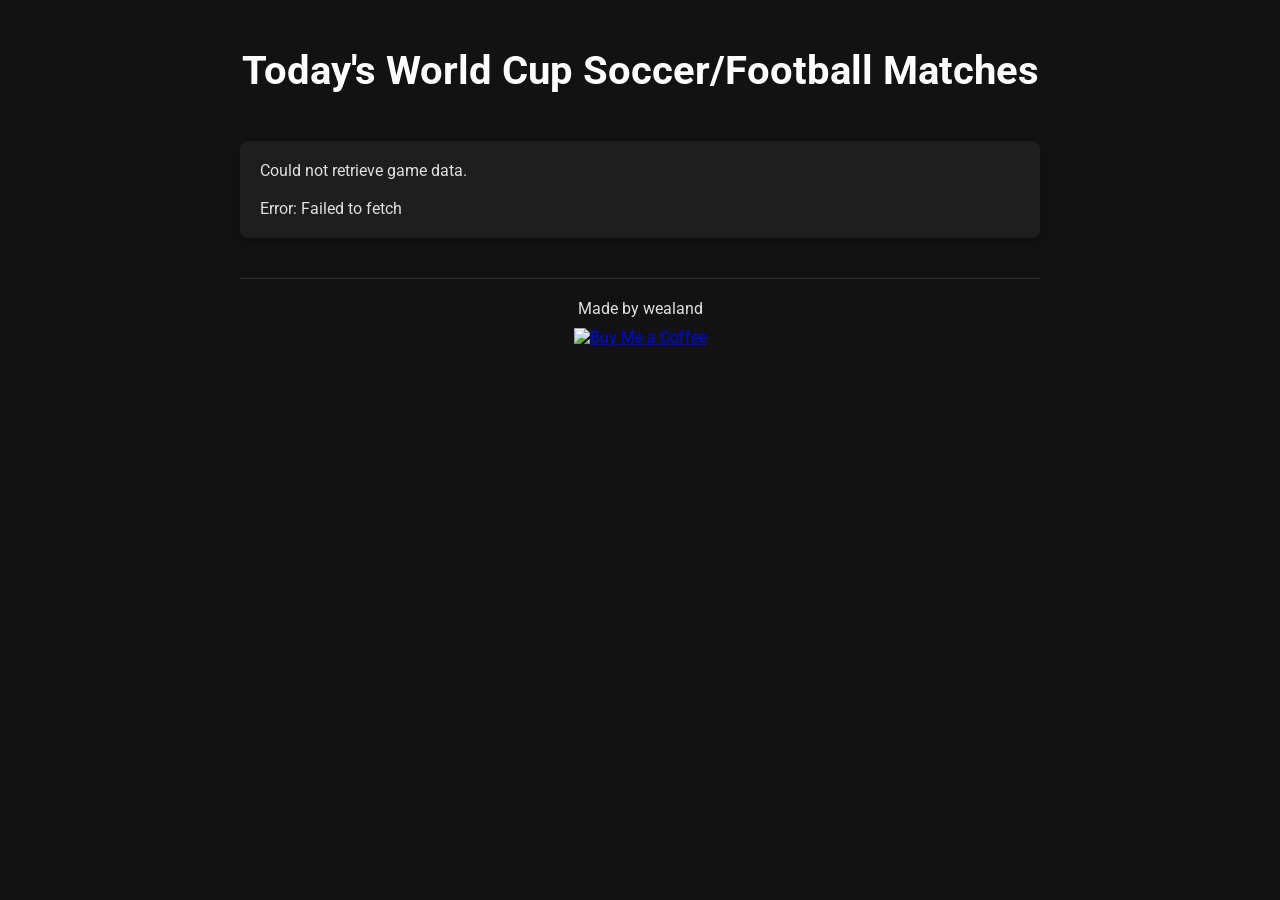
==== index.html @ 5d3e8824 "Add files via upload" ====
<!DOCTYPE html>
<html lang="en">
<head>
    <meta charset="UTF-8">
    <meta name="viewport" content="width=device-width, initial-scale=1.0">
    <title>Today's World Cup Matches</title>
    <link rel="stylesheet" href="style.css">
    <link rel="preconnect" href="https://fonts.googleapis.com">
    <link rel="preconnect" href="https://fonts.gstatic.com" crossorigin>
    <link href="https://fonts.googleapis.com/css2?family=Roboto:wght@400;700&display=swap" rel="stylesheet">
</head>
<body>
    <header>
        <h1>Today's World Cup Soccer/Football Matches</h1>
    </header>
    <main id="game-container">
        <!-- Game data will be injected here by JavaScript -->
        <div class="loading">Loading game data...</div>
    </main>
    <footer>
        <p>Made by wealand</p>
        <a href="https://www.buymeacoffee.com/IceCapades" target="_blank" rel="noopener noreferrer" class="coffee-button">
            <img src="https://storage.ko-fi.com/cdn/kofi3.png?v=3" alt="Buy Me a Coffee" >
        </a>
    </footer>
    <script src="script.js"></script>
</body>
</html>
---- style.css ----
:root {
    --background-color: #121212;
    --card-background: #1e1e1e;
    --text-color: #e0e0e0;
    --header-color: #ffffff;
    --accent-color: #FFD700; /* Gold for World Cup theme */
    --favored-team-color: #00aaff;
}

body {
    font-family: 'Roboto', sans-serif;
    background-color: var(--background-color);
    color: var(--text-color);
    margin: 0;
    padding: 20px;
    display: flex;
    flex-direction: column;
    align-items: center;
}

header {
    width: 100%;
    max-width: 800px;
    text-align: center;
    margin-bottom: 20px;
}

header h1 {
    color: var(--header-color);
    font-size: 2.5rem;
}

#game-container {
    width: 100%;
    max-width: 800px;
    display: grid;
    grid-template-columns: 1fr;
    gap: 20px;
}

.loading {
    text-align: center;
    font-size: 1.2rem;
    padding: 40px;
}

.game-card {
    background-color: var(--card-background);
    border-radius: 8px;
    padding: 20px;
    box-shadow: 0 4px 8px rgba(0, 0, 0, 0.2);
    display: flex;
    flex-direction: column;
    gap: 15px;
}

.game-header {
    display: flex;
    justify-content: space-between;
    align-items: center;
    font-size: 1.2rem;
    font-weight: bold;
}

.game-time {
    font-size: 1.5rem;
    font-weight: bold;
    color: var(--accent-color);
    text-align: center;
}

.teams {
    display: flex;
    justify-content: space-around;
    align-items: center;
    text-align: center;
}

.team {
    display: flex;
    flex-direction: column;
    align-items: center;
    gap: 10px;
    width: 120px;
}

.team-logo {
    width: 60px;
    height: 60px;
}

.team-name {
    font-size: 1.1rem;
    font-weight: bold;
}

.favored {
    color: var(--favored-team-color);
    font-weight: bold;
}

.analysis, .location-info {
    text-align: center;
    font-size: 1rem;
    padding-top: 10px;
    border-top: 1px solid #333;
}

footer {
    width: 100%;
    max-width: 800px;
    text-align: center;
    margin-top: 40px;
    padding-top: 20px;
    border-top: 1px solid #333;
}

footer p {
    margin: 0 0 10px 0;
}

.coffee-button img {
    height: 40px;
    width: auto;
}
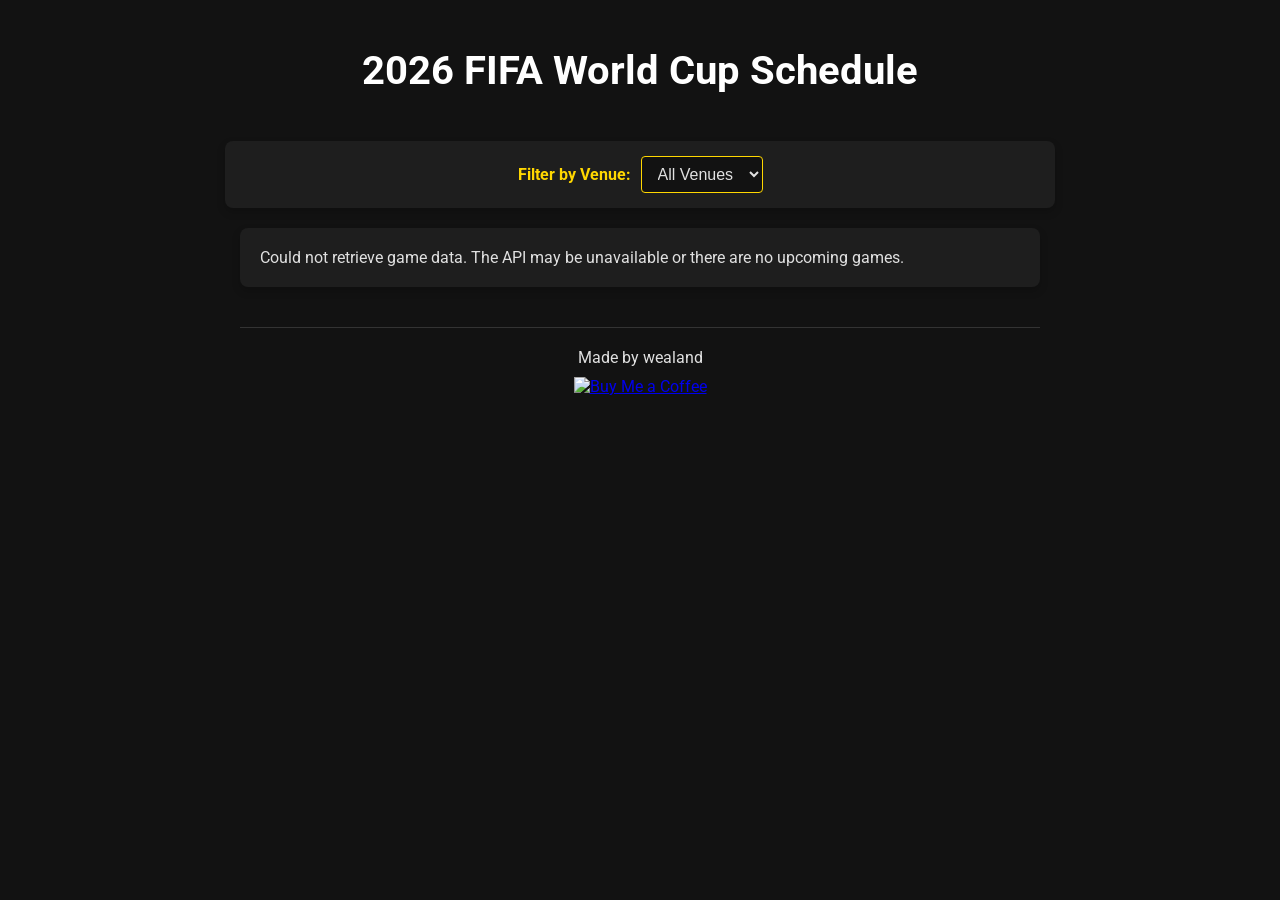
==== commit e6bdf076: "Upgrade: Add full schedule view and venue filtering for 2026 World Cup" ====
--- a/index.html
+++ b/index.html
@@ -11,8 +11,14 @@
 </head>
 <body>
     <header>
-        <h1>Today's World Cup Soccer/Football Matches</h1>
+        <h1>2026 FIFA World Cup Schedule</h1>
     </header>
+    <div class="filters">
+        <label for="venue-filter">Filter by Venue:</label>
+        <select id="venue-filter">
+            <option value="all">All Venues</option>
+        </select>
+    </div>
     <main id="game-container">
         <!-- Game data will be injected here by JavaScript -->
         <div class="loading">Loading game data...</div>
--- a/style.css
+++ b/style.css
@@ -33,9 +33,48 @@
 #game-container {
     width: 100%;
     max-width: 800px;
-    display: grid;
-    grid-template-columns: 1fr;
+    display: flex;
+    flex-direction: column;
     gap: 20px;
+}
+
+.filters {
+    width: 100%;
+    max-width: 800px;
+    display: flex;
+    justify-content: center;
+    align-items: center;
+    gap: 10px;
+    margin-bottom: 20px;
+    background-color: var(--card-background);
+    padding: 15px;
+    border-radius: 8px;
+    box-shadow: 0 4px 8px rgba(0, 0, 0, 0.2);
+}
+
+.filters label {
+    font-weight: bold;
+    color: var(--accent-color);
+}
+
+#venue-filter {
+    padding: 8px 12px;
+    border-radius: 4px;
+    background-color: var(--background-color);
+    color: var(--text-color);
+    border: 1px solid var(--accent-color);
+    font-size: 1rem;
+    cursor: pointer;
+}
+
+.date-header {
+    font-size: 1.5rem;
+    font-weight: bold;
+    color: var(--accent-color);
+    border-bottom: 2px solid var(--accent-color);
+    margin: 20px 0 10px;
+    padding-bottom: 5px;
+    width: 100%;
 }
 
 .loading {
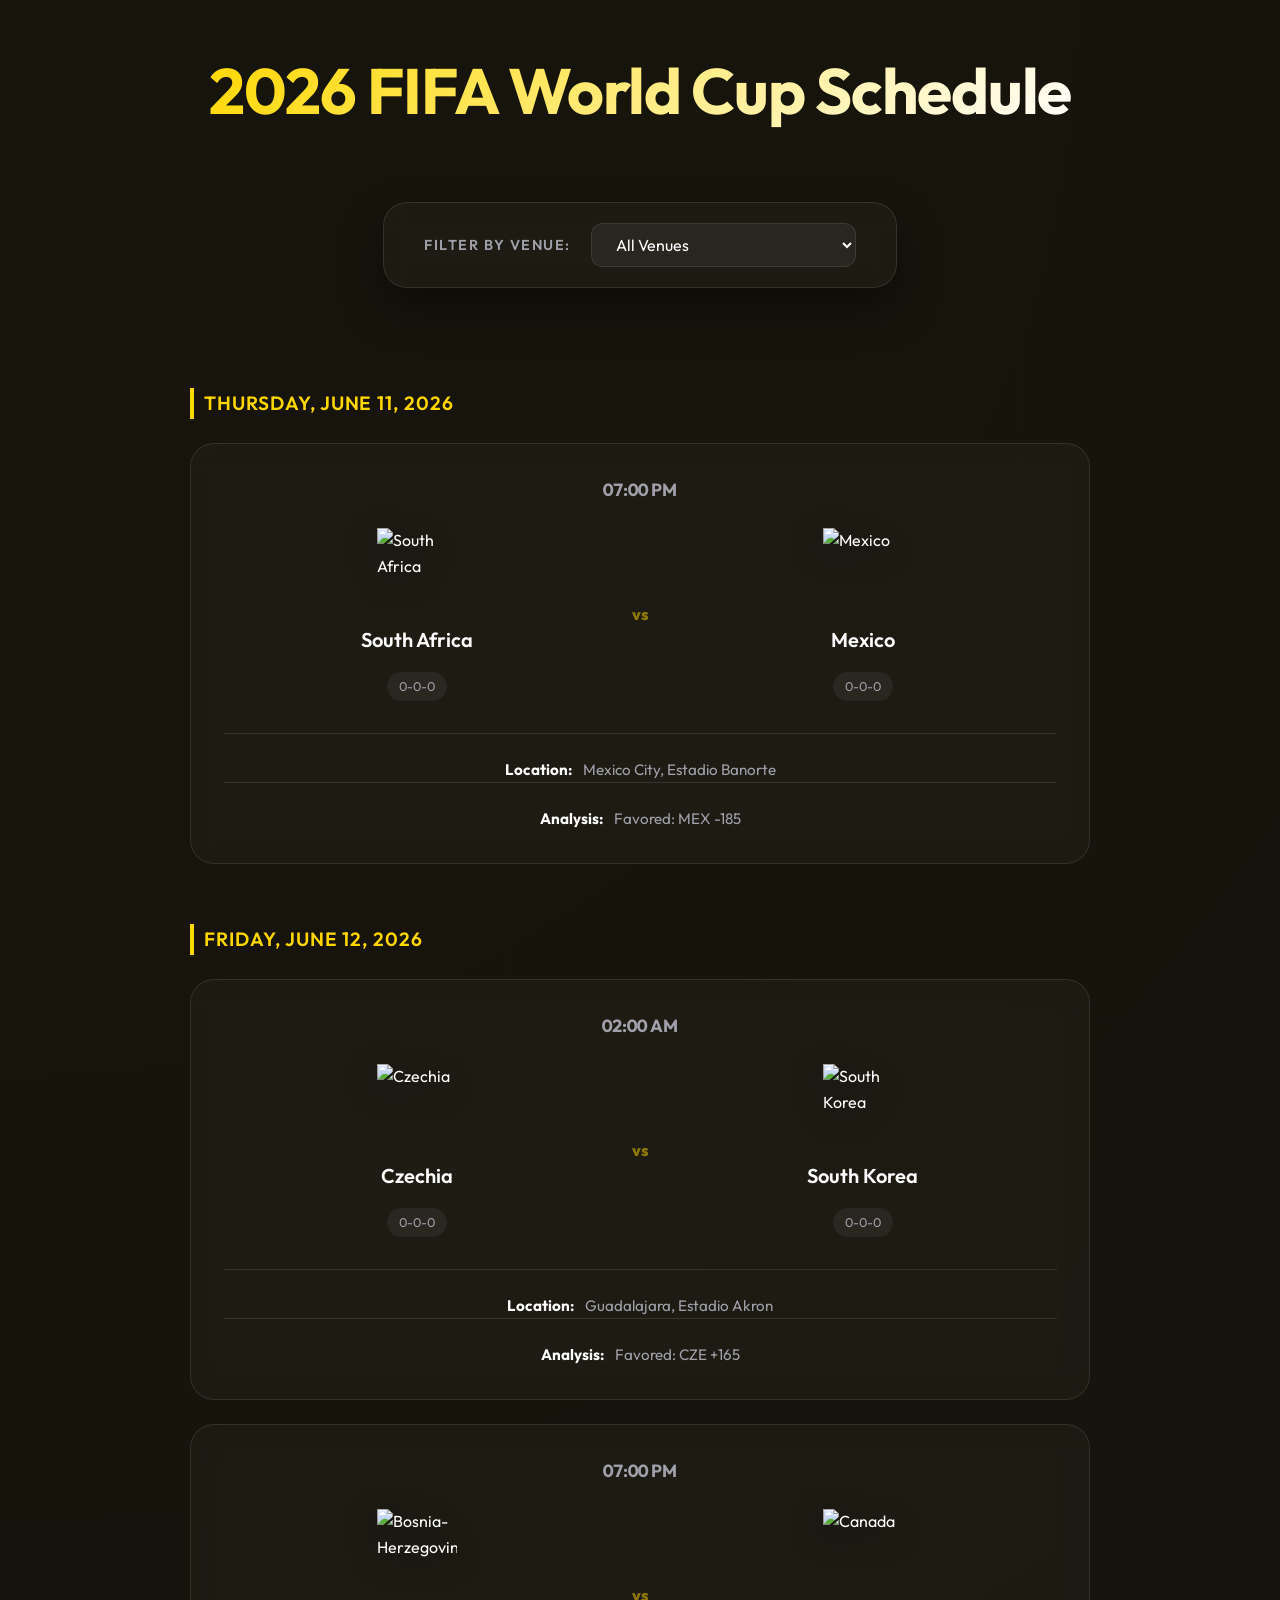
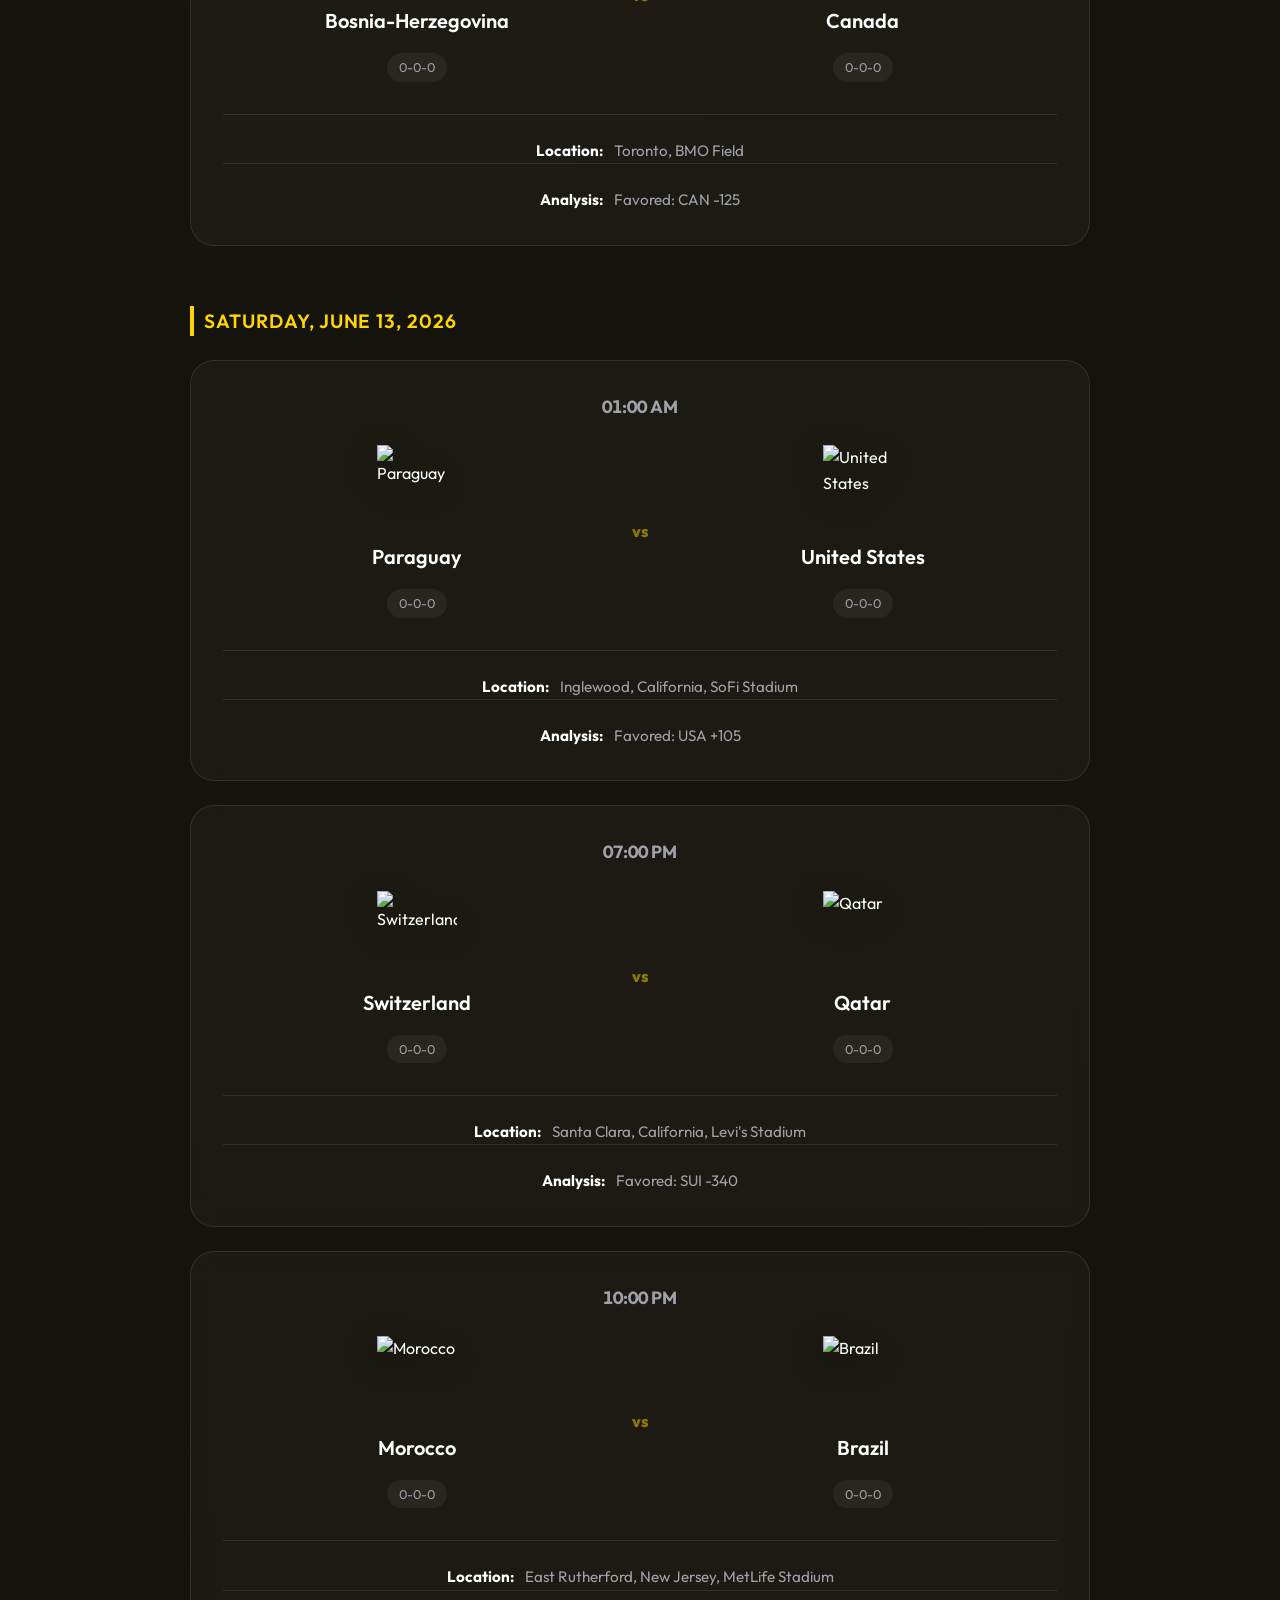
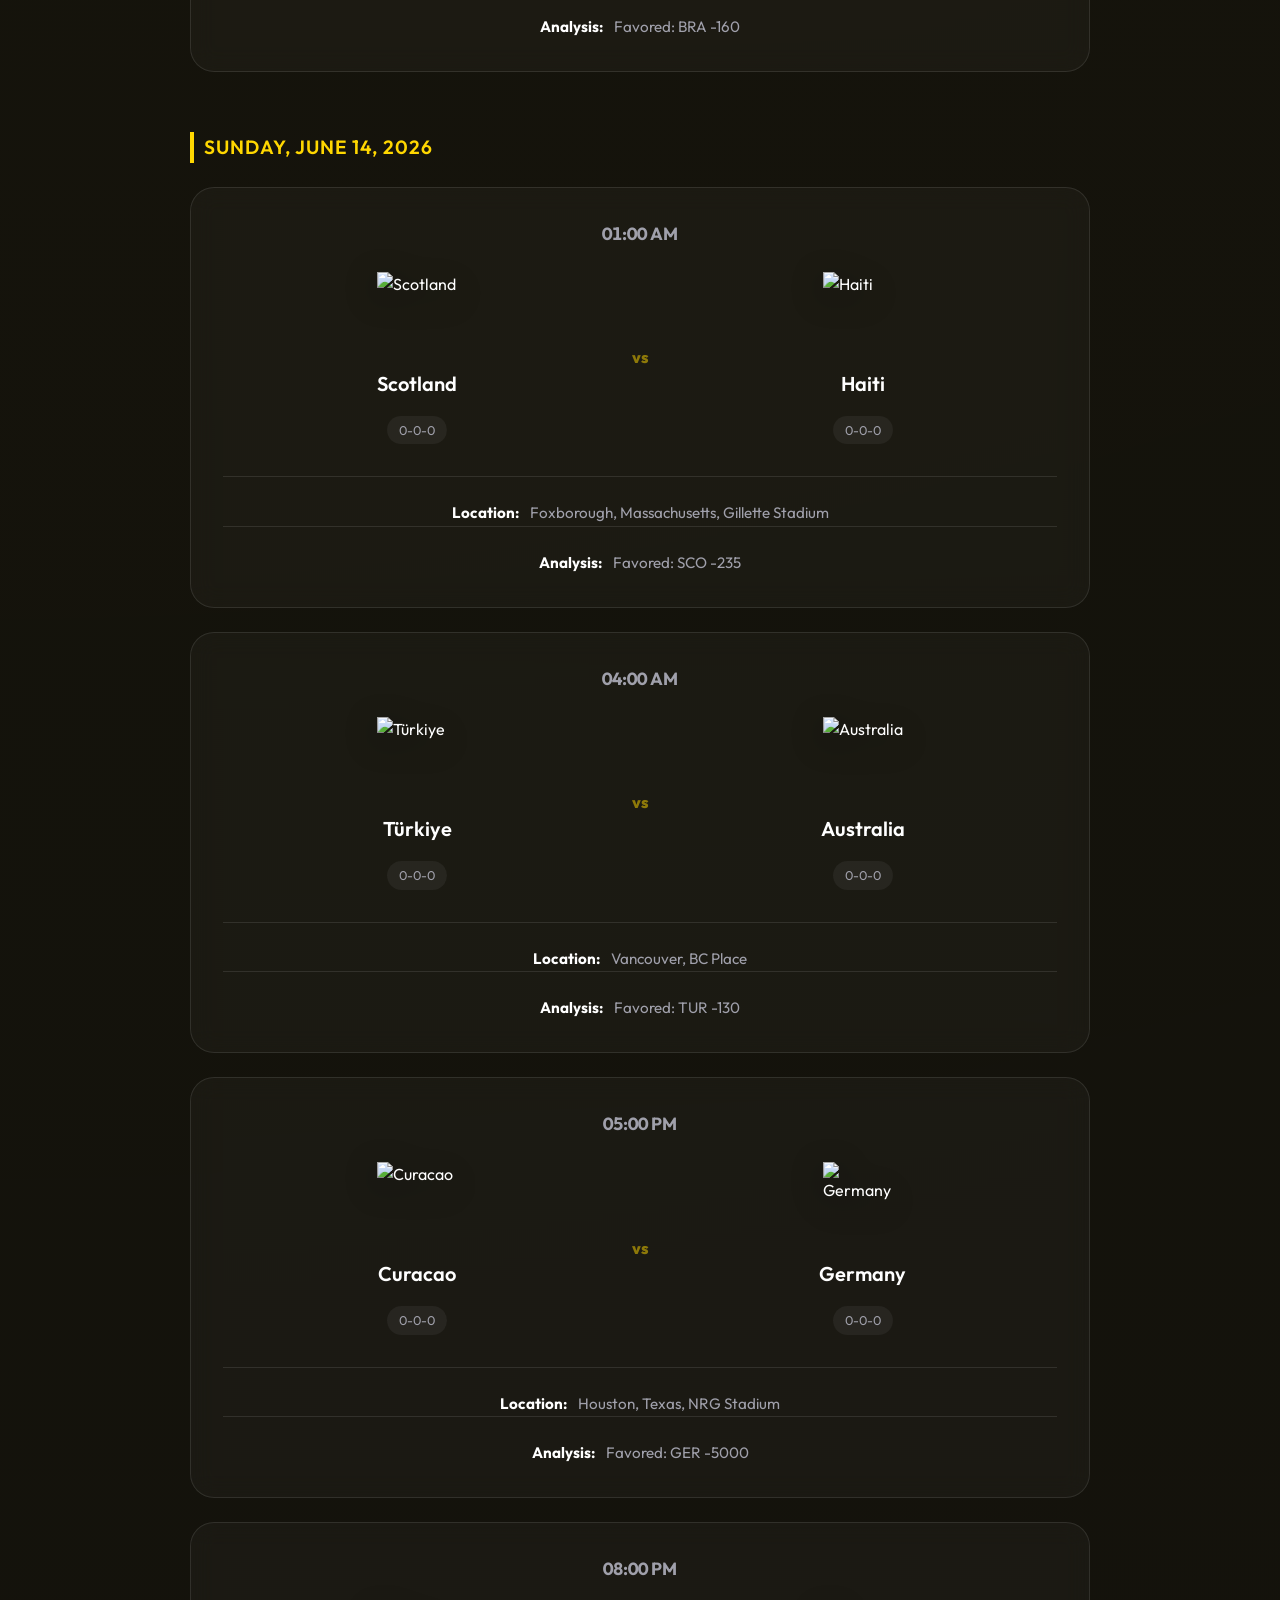
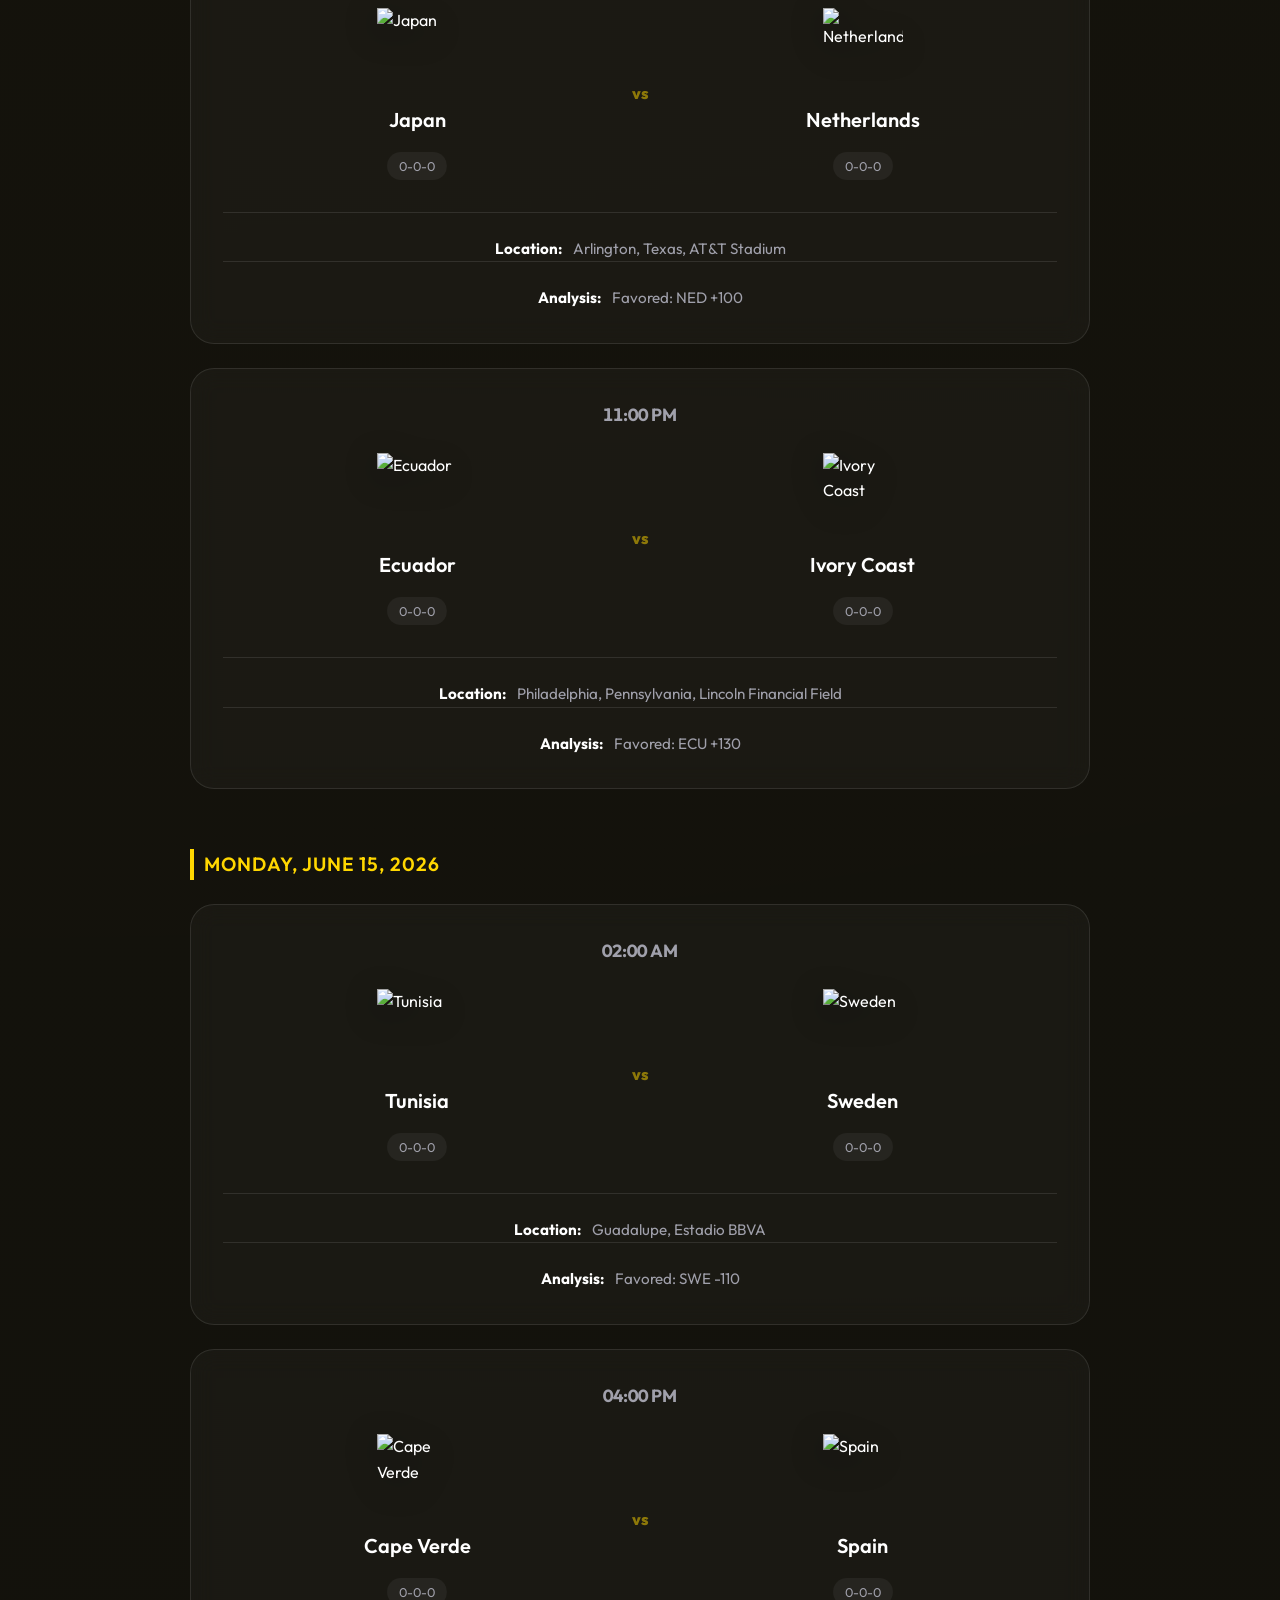
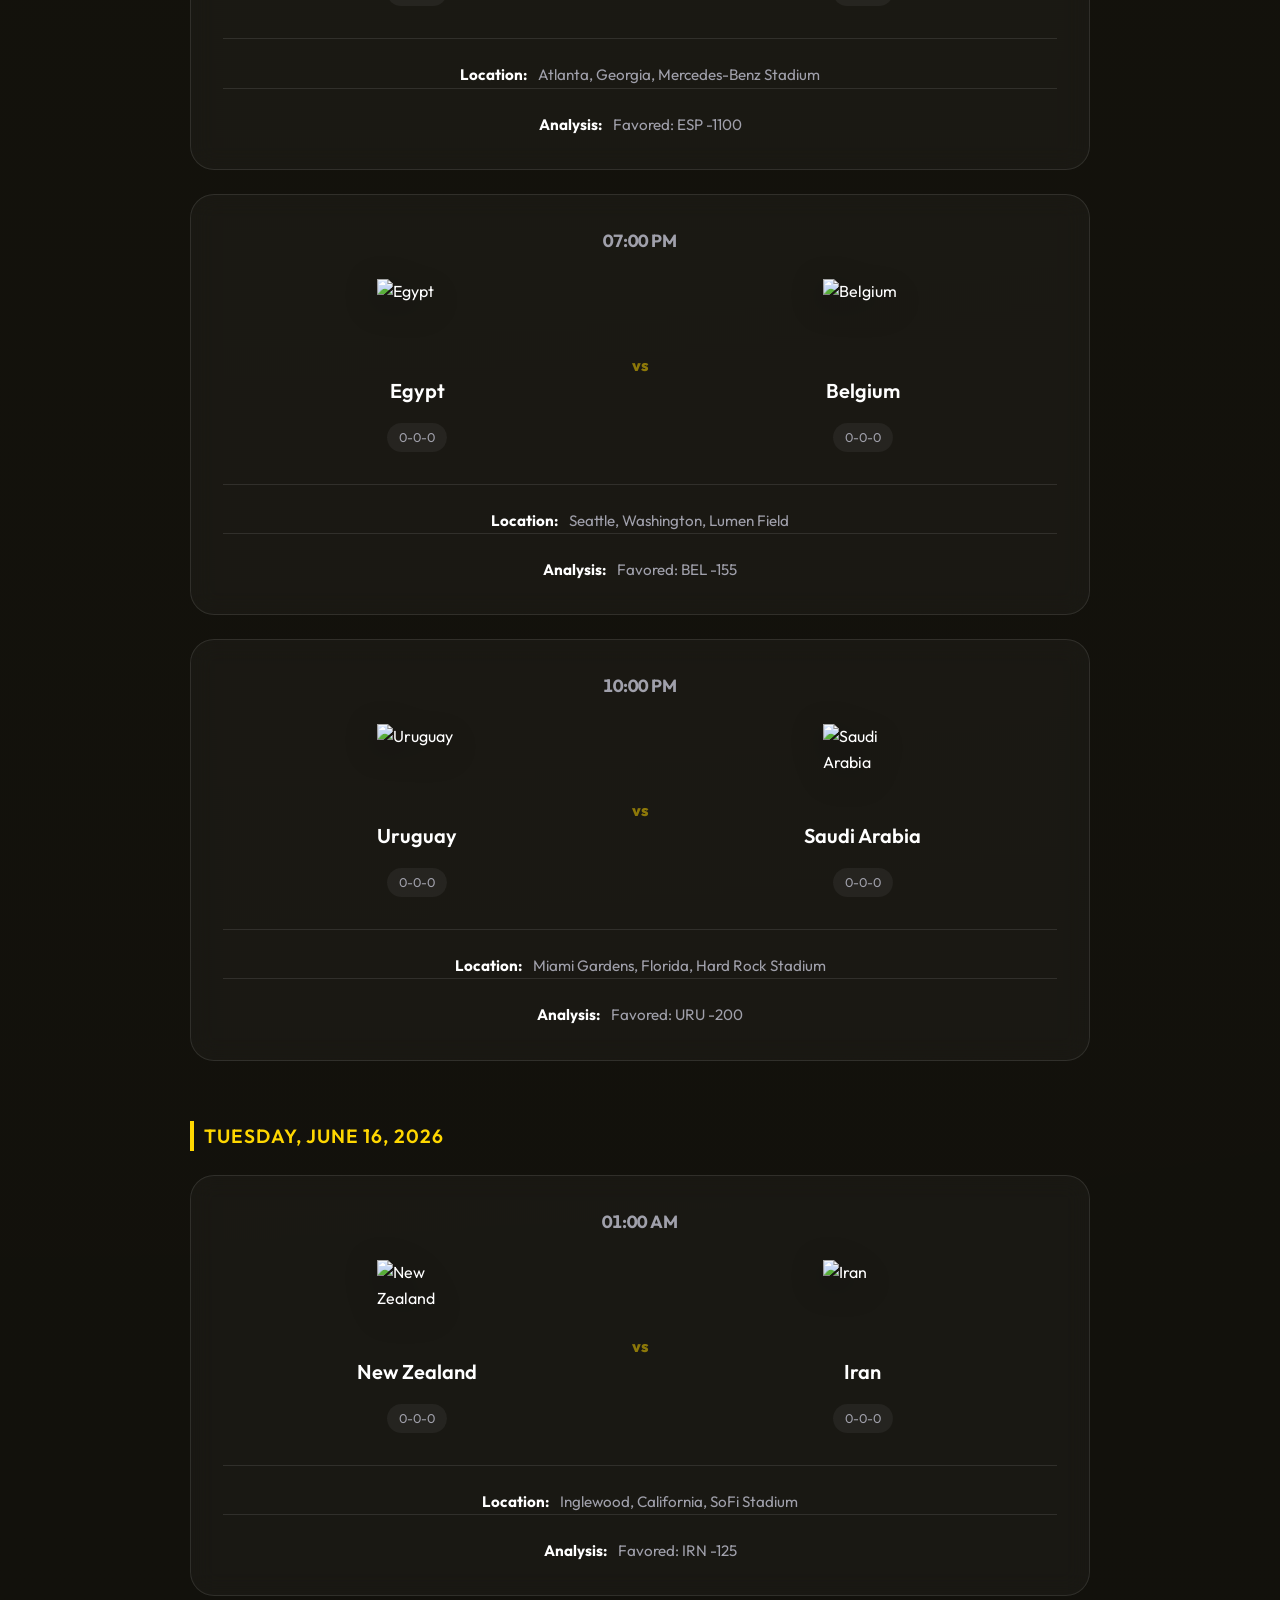
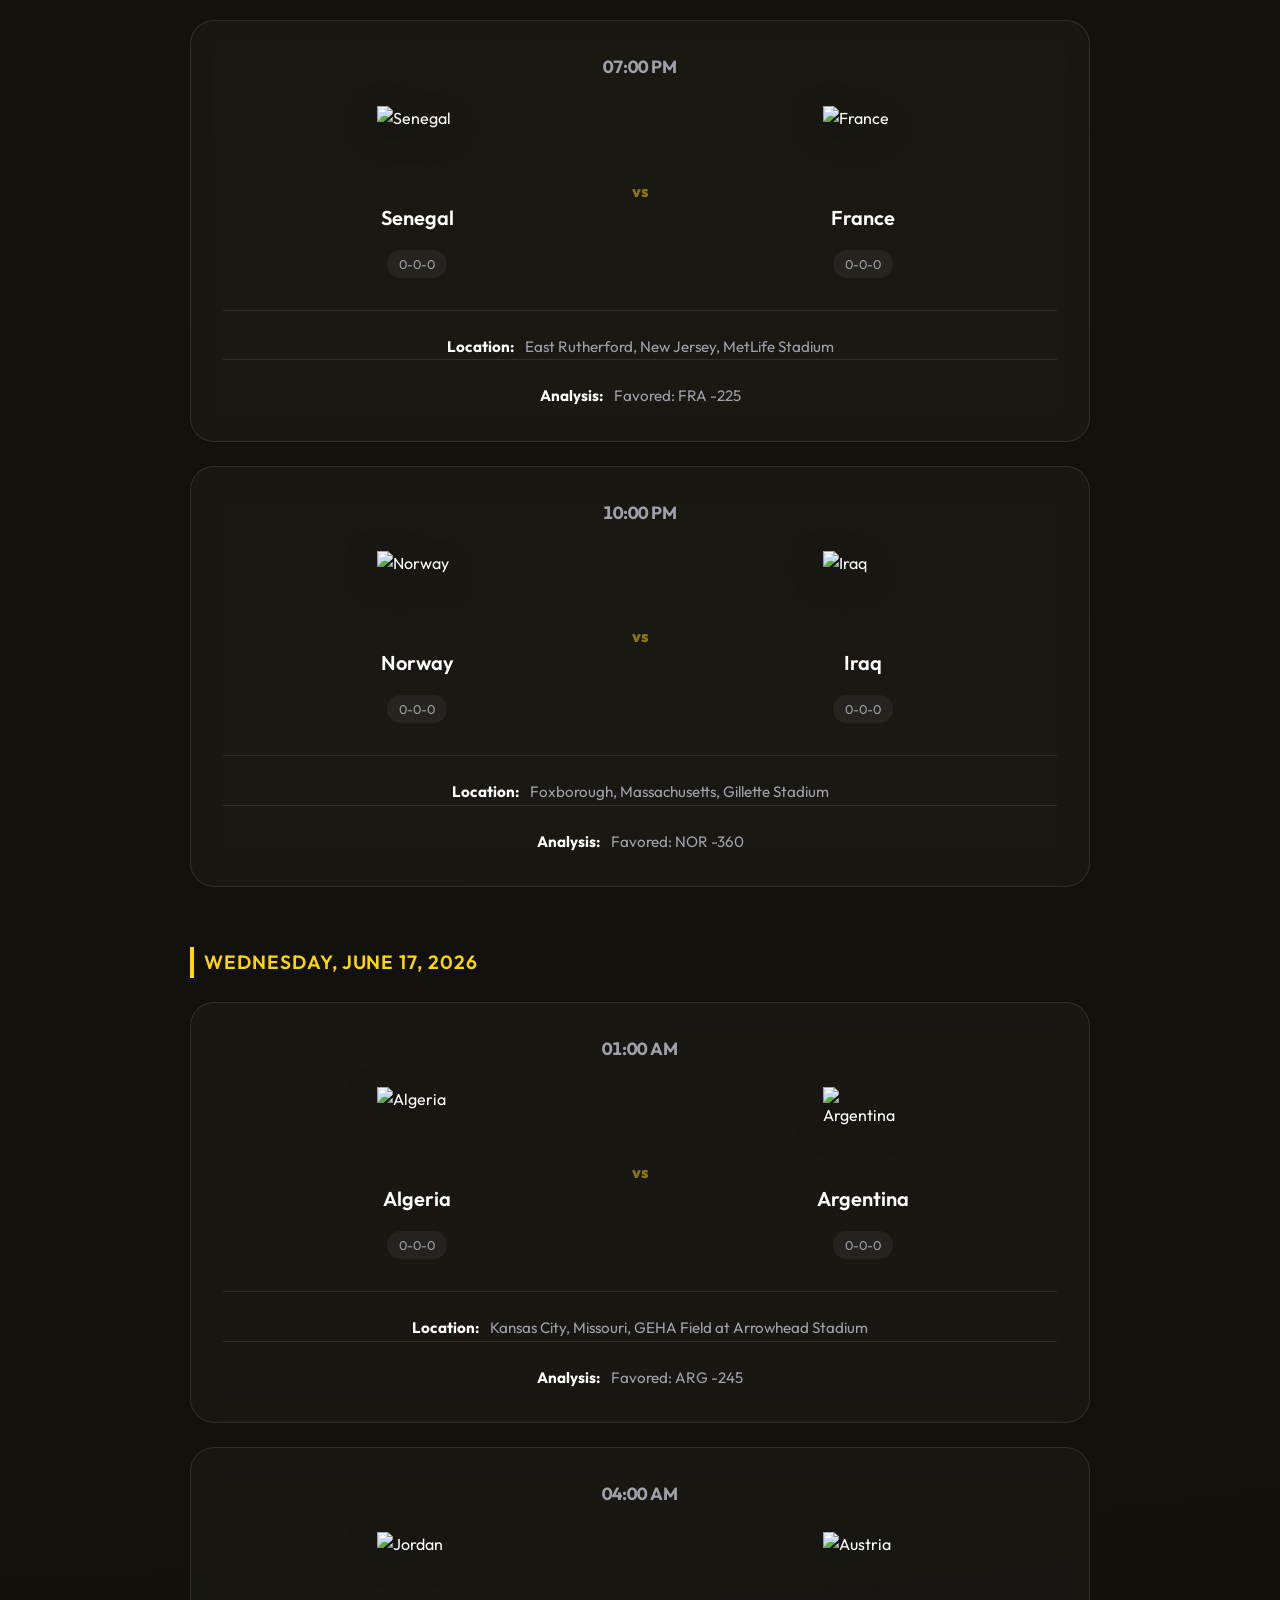
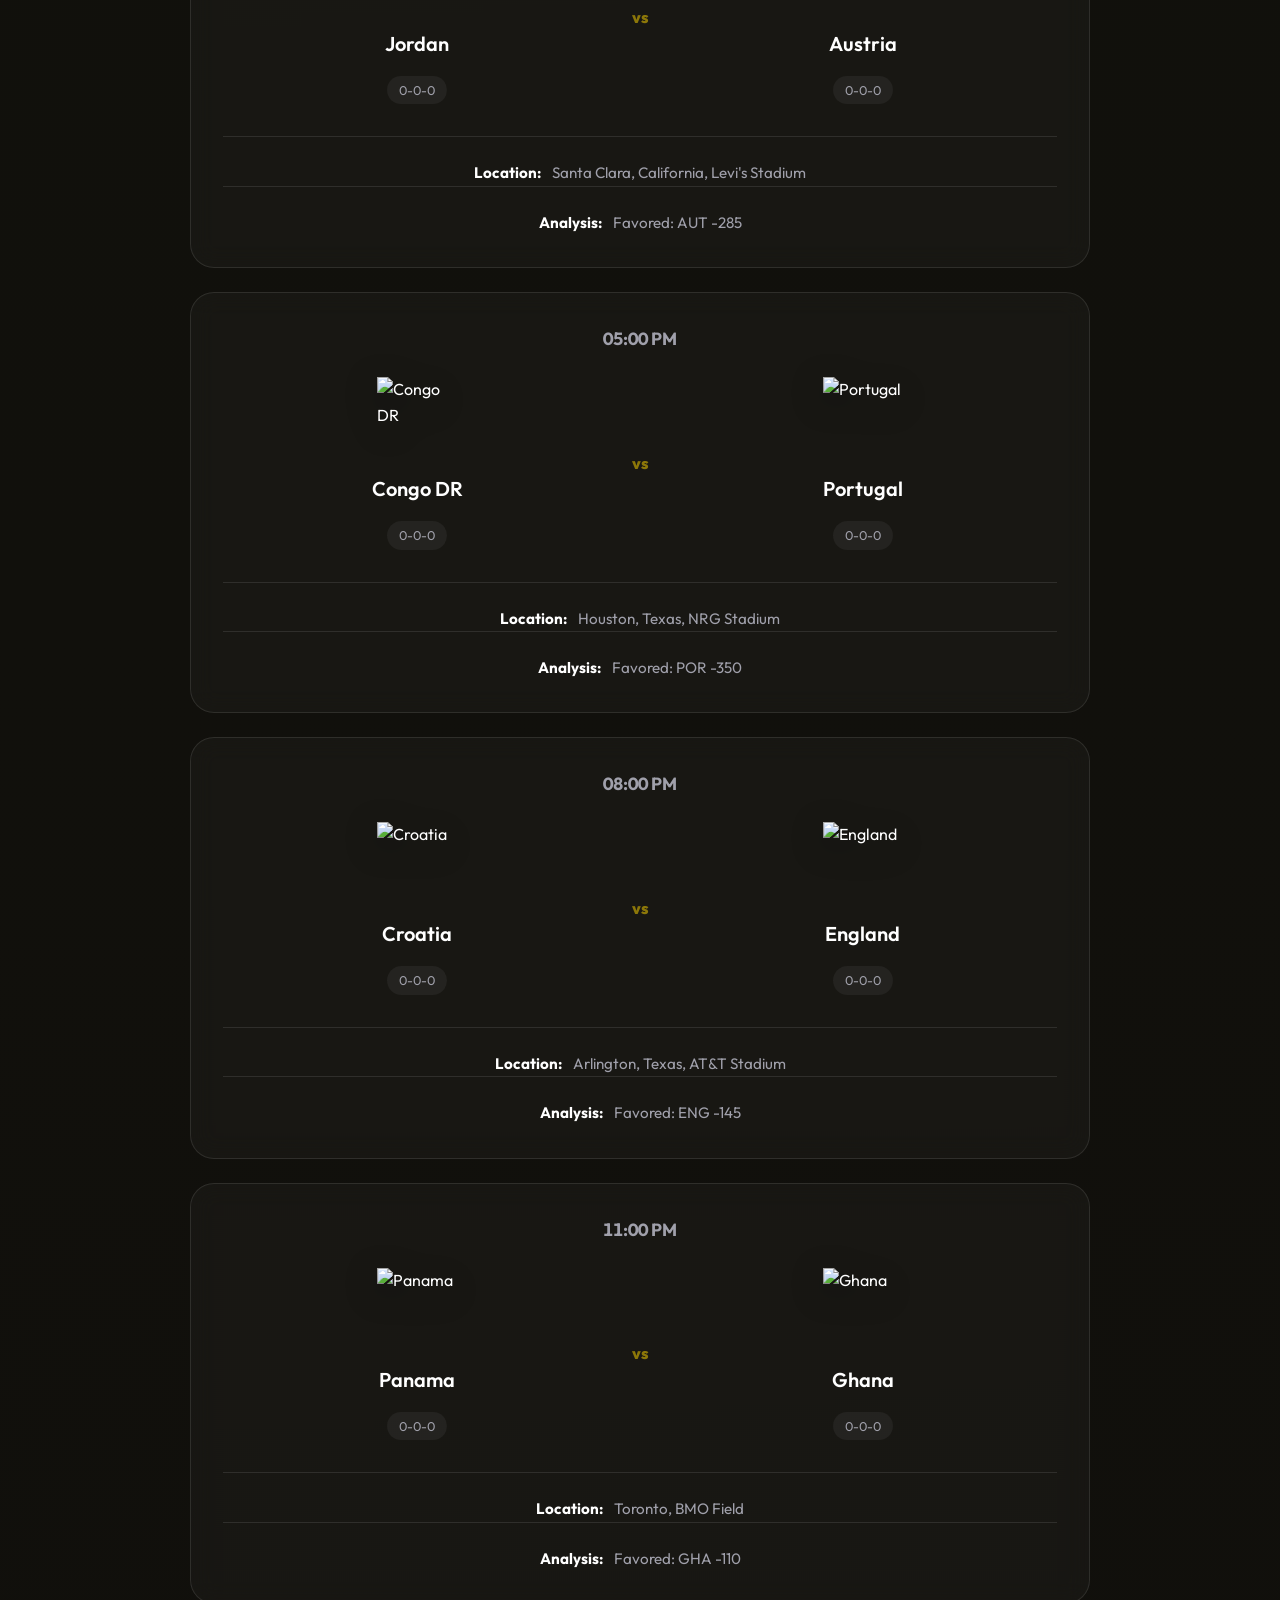
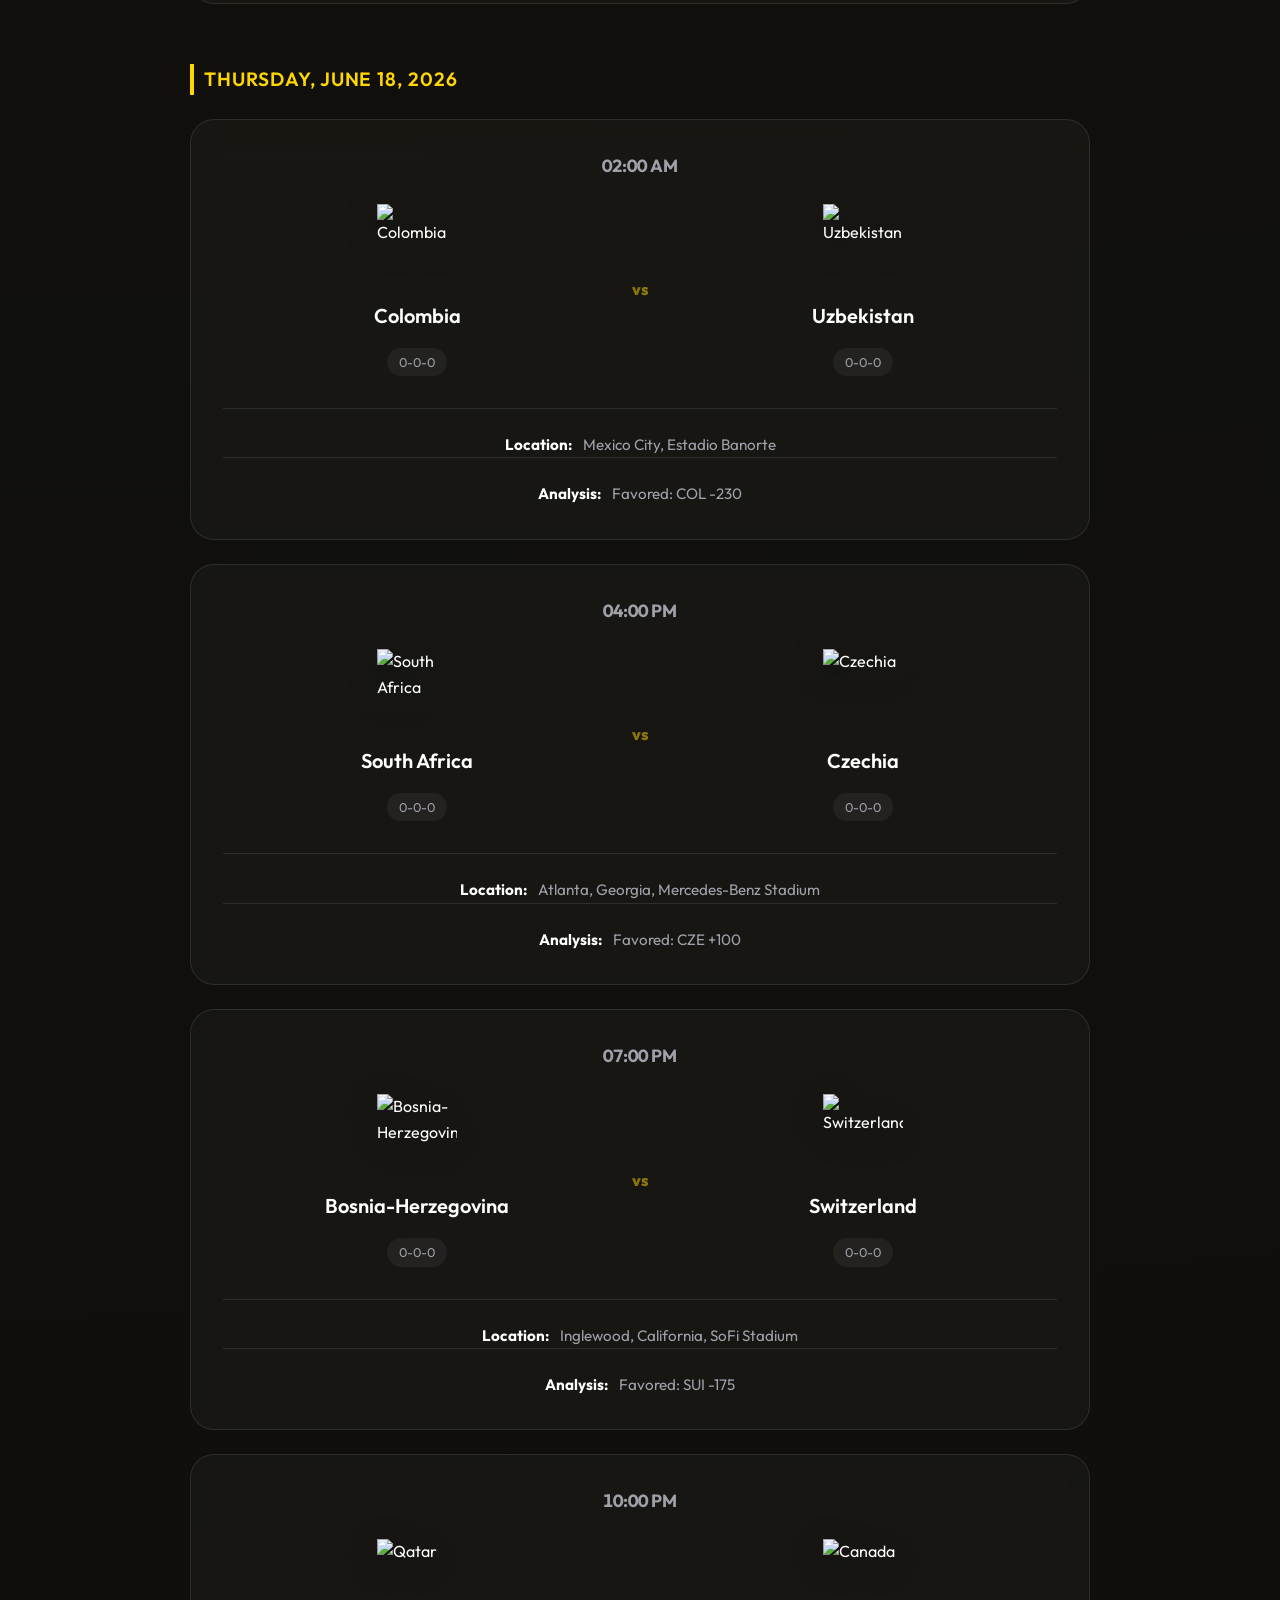
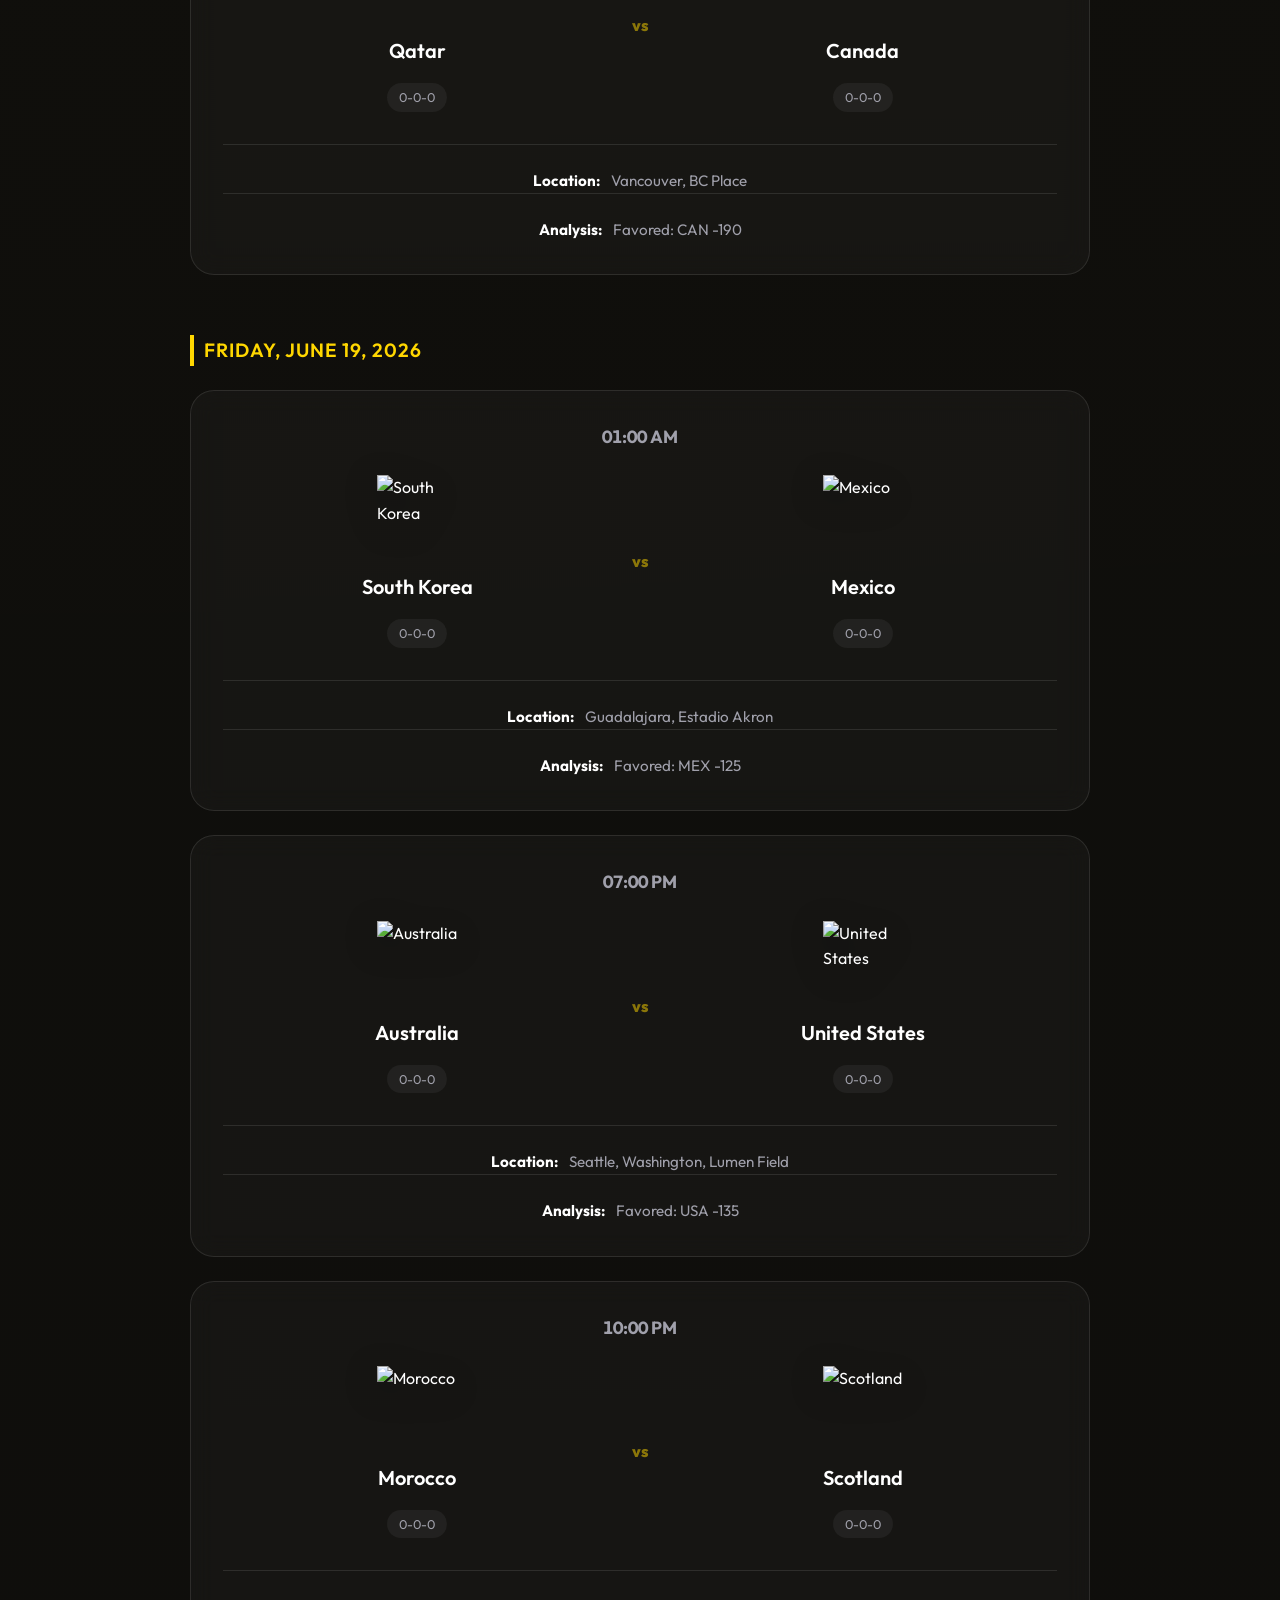
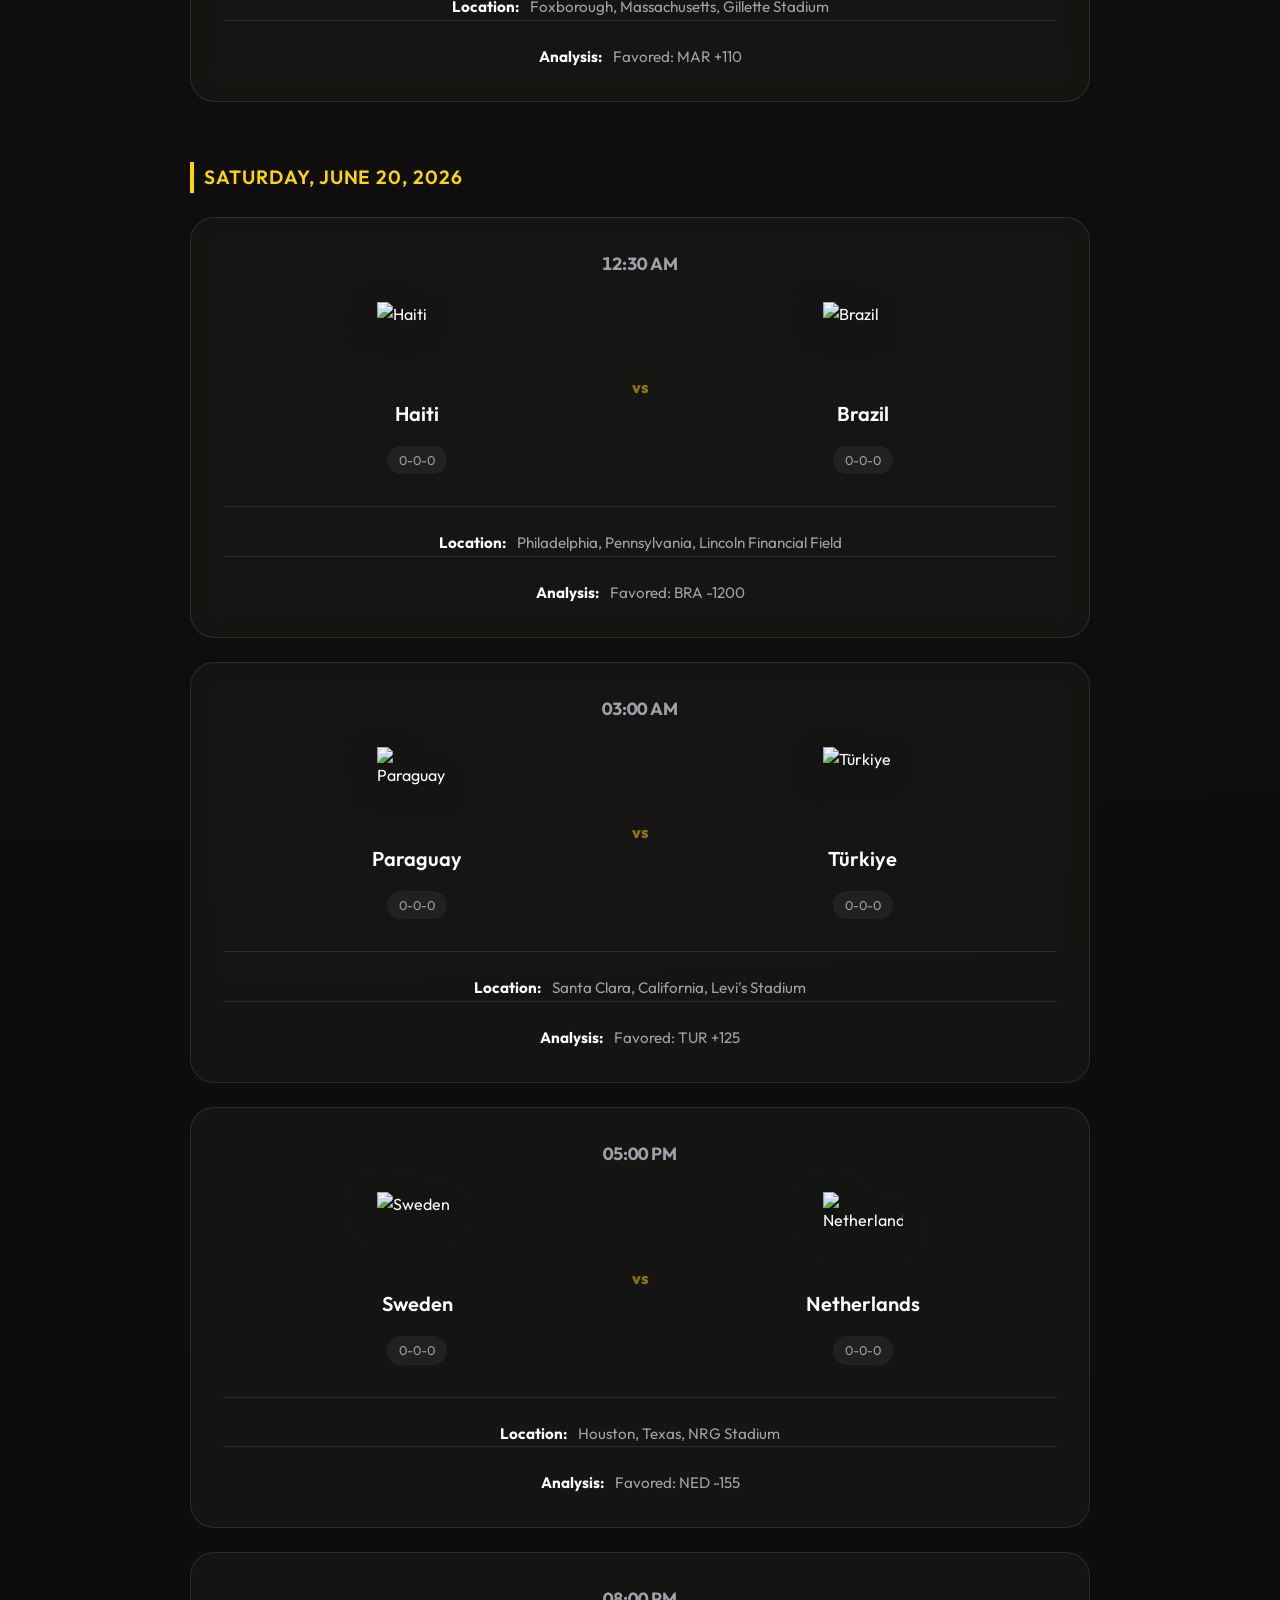
==== commit 27eaf590: "Fix matches display by implementing local data.js fallback for CORS" ====
--- a/index.html
+++ b/index.html
@@ -5,9 +5,7 @@
     <meta name="viewport" content="width=device-width, initial-scale=1.0">
     <title>Today's World Cup Matches</title>
     <link rel="stylesheet" href="style.css">
-    <link rel="preconnect" href="https://fonts.googleapis.com">
-    <link rel="preconnect" href="https://fonts.gstatic.com" crossorigin>
-    <link href="https://fonts.googleapis.com/css2?family=Roboto:wght@400;700&display=swap" rel="stylesheet">
+    <link href="https://fonts.googleapis.com/css2?family=Outfit:wght@300;400;600;700&display=swap" rel="stylesheet">
 </head>
 <body>
     <header>
@@ -25,10 +23,11 @@
     </main>
     <footer>
         <p>Made by wealand</p>
-        <a href="https://www.buymeacoffee.com/IceCapades" target="_blank" rel="noopener noreferrer" class="coffee-button">
-            <img src="https://storage.ko-fi.com/cdn/kofi3.png?v=3" alt="Buy Me a Coffee" >
+        <a href="https://buymeacoffee.com/icecapades" target="_blank" rel="noopener noreferrer" class="coffee-button">
+            <img src="https://cdn.buymeacoffee.com/buttons/v2/default-yellow.png" alt="Buy Me A Coffee" style="height: 60px !important;width: 217px !important;" >
         </a>
     </footer>
+    <script src="data.js"></script>
     <script src="script.js"></script>
 </body>
 </html>
--- a/style.css
+++ b/style.css
@@ -1,164 +1,265 @@
 :root {
-    --background-color: #121212;
-    --card-background: #1e1e1e;
-    --text-color: #e0e0e0;
-    --header-color: #ffffff;
-    --accent-color: #FFD700; /* Gold for World Cup theme */
-    --favored-team-color: #00aaff;
+    --bg-color: #0a0a0c;
+    --card-bg: rgba(255, 255, 255, 0.03);
+    --card-border: rgba(255, 255, 255, 0.1);
+    --text-primary: #ffffff;
+    --text-secondary: #a0a0ab;
+    --accent-primary: #ffd700; /* World Cup Gold */
+    --accent-secondary: #007aff; /* FIFA Blue */
+    --glass-blur: 12px;
+    --transition-smooth: all 0.4s cubic-bezier(0.16, 1, 0.3, 1);
+}
+
+* {
+    box-sizing: border-box;
+    margin: 0;
+    padding: 0;
 }
 
 body {
-    font-family: 'Roboto', sans-serif;
-    background-color: var(--background-color);
-    color: var(--text-color);
-    margin: 0;
-    padding: 20px;
+    font-family: 'Outfit', -apple-system, BlinkMacSystemFont, 'Segoe UI', Roboto, Oxygen, Ubuntu, Cantarell, 'Open Sans', 'Helvetica Neue', sans-serif;
+    background-color: var(--bg-color);
+    background-image: 
+        radial-gradient(circle at 0% 0%, rgba(255, 215, 0, 0.05) 0%, transparent 50%),
+        radial-gradient(circle at 100% 100%, rgba(0, 122, 255, 0.05) 0%, transparent 50%);
+    color: var(--text-primary);
+    line-height: 1.6;
+    padding: 40px 20px;
+    min-height: 100vh;
     display: flex;
     flex-direction: column;
     align-items: center;
 }
 
 header {
-    width: 100%;
-    max-width: 800px;
-    text-align: center;
-    margin-bottom: 20px;
+    margin-bottom: 50px;
+    text-align: center;
 }
 
 header h1 {
-    color: var(--header-color);
-    font-size: 2.5rem;
+    font-size: clamp(2.5rem, 8vw, 4rem);
+    font-weight: 700;
+    letter-spacing: -0.02em;
+    background: linear-gradient(135deg, var(--accent-primary) 0%, #fff 100%);
+    -webkit-background-clip: text;
+    -webkit-text-fill-color: transparent;
+    margin-bottom: 10px;
+}
+
+.filters {
+    background: var(--card-bg);
+    backdrop-filter: blur(var(--glass-blur));
+    border: 1px solid var(--card-border);
+    padding: 20px 40px;
+    border-radius: 24px;
+    margin-bottom: 40px;
+    display: flex;
+    align-items: center;
+    gap: 20px;
+    box-shadow: 0 20px 40px rgba(0, 0, 0, 0.4);
+}
+
+.filters label {
+    font-weight: 600;
+    color: var(--text-secondary);
+    font-size: 0.9rem;
+    text-transform: uppercase;
+    letter-spacing: 0.1em;
+}
+
+#venue-filter {
+    background: rgba(255, 255, 255, 0.05);
+    border: 1px solid var(--card-border);
+    color: white;
+    padding: 10px 20px;
+    border-radius: 12px;
+    font-family: inherit;
+    font-size: 1rem;
+    cursor: pointer;
+    transition: var(--transition-smooth);
+}
+
+#venue-filter:hover {
+    border-color: var(--accent-primary);
+    background: rgba(255, 255, 255, 0.1);
 }
 
 #game-container {
     width: 100%;
-    max-width: 800px;
+    max-width: 900px;
+}
+
+.date-header {
+    font-size: 1.2rem;
+    font-weight: 600;
+    color: var(--accent-primary);
+    margin: 60px 0 24px;
+    padding-left: 10px;
+    border-left: 4px solid var(--accent-primary);
+    text-transform: uppercase;
+    letter-spacing: 0.05em;
+}
+
+.game-card {
+    background: var(--card-bg);
+    backdrop-filter: blur(var(--glass-blur));
+    border: 1px solid var(--card-border);
+    border-radius: 24px;
+    padding: 32px;
+    margin-bottom: 24px;
+    transition: var(--transition-smooth);
+    position: relative;
+    overflow: hidden;
+}
+
+.game-card:hover {
+    transform: translateY(-8px);
+    border-color: rgba(255, 215, 0, 0.3);
+    box-shadow: 0 30px 60px rgba(0, 0, 0, 0.5);
+}
+
+.game-card::before {
+    content: '';
+    position: absolute;
+    top: 0;
+    left: 0;
+    width: 100%;
+    height: 100%;
+    background: linear-gradient(135deg, rgba(255, 215, 0, 0.1) 0%, transparent 100%);
+    opacity: 0;
+    transition: var(--transition-smooth);
+}
+
+.game-card:hover::before {
+    opacity: 1;
+}
+
+.game-time {
+    font-size: 1.1rem;
+    font-weight: 700;
+    color: var(--text-secondary);
+    margin-bottom: 24px;
+    text-align: center;
+    font-variant-numeric: tabular-nums;
+}
+
+.teams {
+    display: grid;
+    grid-template-columns: 1fr auto 1fr;
+    align-items: center;
+    gap: 20px;
+    margin-bottom: 32px;
+}
+
+.team {
     display: flex;
     flex-direction: column;
+    align-items: center;
+    gap: 16px;
+}
+
+.team-logo {
+    width: 80px;
+    height: 80px;
+    object-fit: contain;
+    filter: drop-shadow(0 8px 16px rgba(0,0,0,0.3));
+    transition: var(--transition-smooth);
+}
+
+.game-card:hover .team-logo {
+    transform: scale(1.1);
+}
+
+.team-name {
+    font-size: 1.25rem;
+    font-weight: 600;
+    text-align: center;
+}
+
+.record {
+    font-size: 0.8rem;
+    color: var(--text-secondary);
+    background: rgba(255, 255, 255, 0.05);
+    padding: 4px 12px;
+    border-radius: 100px;
+}
+
+.vs {
+    font-weight: 800;
+    font-size: 1rem;
+    color: var(--accent-primary);
+    opacity: 0.5;
+}
+
+.location-info, .analysis {
+    padding-top: 24px;
+    border-top: 1px solid var(--card-border);
+    font-size: 0.95rem;
+    color: var(--text-secondary);
+    text-align: center;
+}
+
+.analysis strong, .location-info strong {
+    color: var(--text-primary);
+    margin-right: 8px;
+}
+
+.loading {
+    padding: 80px;
+    text-align: center;
+    font-size: 1.5rem;
+    color: var(--text-secondary);
+    animation: pulse 2s infinite ease-in-out;
+}
+
+@keyframes pulse {
+    0%, 100% { opacity: 0.5; }
+    50% { opacity: 1; }
+}
+
+footer {
+    margin-top: 80px;
+    padding-top: 40px;
+    border-top: 1px solid var(--card-border);
+    width: 100%;
+    max-width: 900px;
+    text-align: center;
+    display: flex;
+    flex-direction: column;
+    align-items: center;
     gap: 20px;
 }
 
-.filters {
-    width: 100%;
-    max-width: 800px;
-    display: flex;
-    justify-content: center;
-    align-items: center;
-    gap: 10px;
-    margin-bottom: 20px;
-    background-color: var(--card-background);
-    padding: 15px;
-    border-radius: 8px;
-    box-shadow: 0 4px 8px rgba(0, 0, 0, 0.2);
-}
-
-.filters label {
-    font-weight: bold;
-    color: var(--accent-color);
-}
-
-#venue-filter {
-    padding: 8px 12px;
-    border-radius: 4px;
-    background-color: var(--background-color);
-    color: var(--text-color);
-    border: 1px solid var(--accent-color);
-    font-size: 1rem;
-    cursor: pointer;
-}
-
-.date-header {
-    font-size: 1.5rem;
-    font-weight: bold;
-    color: var(--accent-color);
-    border-bottom: 2px solid var(--accent-color);
-    margin: 20px 0 10px;
-    padding-bottom: 5px;
-    width: 100%;
-}
-
-.loading {
-    text-align: center;
-    font-size: 1.2rem;
-    padding: 40px;
-}
-
-.game-card {
-    background-color: var(--card-background);
-    border-radius: 8px;
-    padding: 20px;
-    box-shadow: 0 4px 8px rgba(0, 0, 0, 0.2);
-    display: flex;
-    flex-direction: column;
-    gap: 15px;
-}
-
-.game-header {
-    display: flex;
-    justify-content: space-between;
-    align-items: center;
-    font-size: 1.2rem;
-    font-weight: bold;
-}
-
-.game-time {
-    font-size: 1.5rem;
-    font-weight: bold;
-    color: var(--accent-color);
-    text-align: center;
-}
-
-.teams {
-    display: flex;
-    justify-content: space-around;
-    align-items: center;
-    text-align: center;
-}
-
-.team {
-    display: flex;
-    flex-direction: column;
-    align-items: center;
-    gap: 10px;
-    width: 120px;
-}
-
-.team-logo {
-    width: 60px;
-    height: 60px;
-}
-
-.team-name {
-    font-size: 1.1rem;
-    font-weight: bold;
-}
-
-.favored {
-    color: var(--favored-team-color);
-    font-weight: bold;
-}
-
-.analysis, .location-info {
-    text-align: center;
-    font-size: 1rem;
-    padding-top: 10px;
-    border-top: 1px solid #333;
-}
-
-footer {
-    width: 100%;
-    max-width: 800px;
-    text-align: center;
-    margin-top: 40px;
-    padding-top: 20px;
-    border-top: 1px solid #333;
-}
-
 footer p {
-    margin: 0 0 10px 0;
-}
-
-.coffee-button img {
-    height: 40px;
-    width: auto;
-}
+    color: var(--text-secondary);
+    font-size: 0.9rem;
+}
+
+.coffee-button {
+    transition: var(--transition-smooth);
+}
+
+.coffee-button:hover {
+    transform: scale(1.05);
+}
+
+@media (max-width: 600px) {
+    .filters {
+        flex-direction: column;
+        padding: 20px;
+    }
+    
+    .teams {
+        grid-template-columns: 1fr;
+        gap: 30px;
+    }
+    
+    .vs {
+        display: none;
+    }
+    
+    .team-logo {
+        width: 60px;
+        height: 60px;
+    }
+}
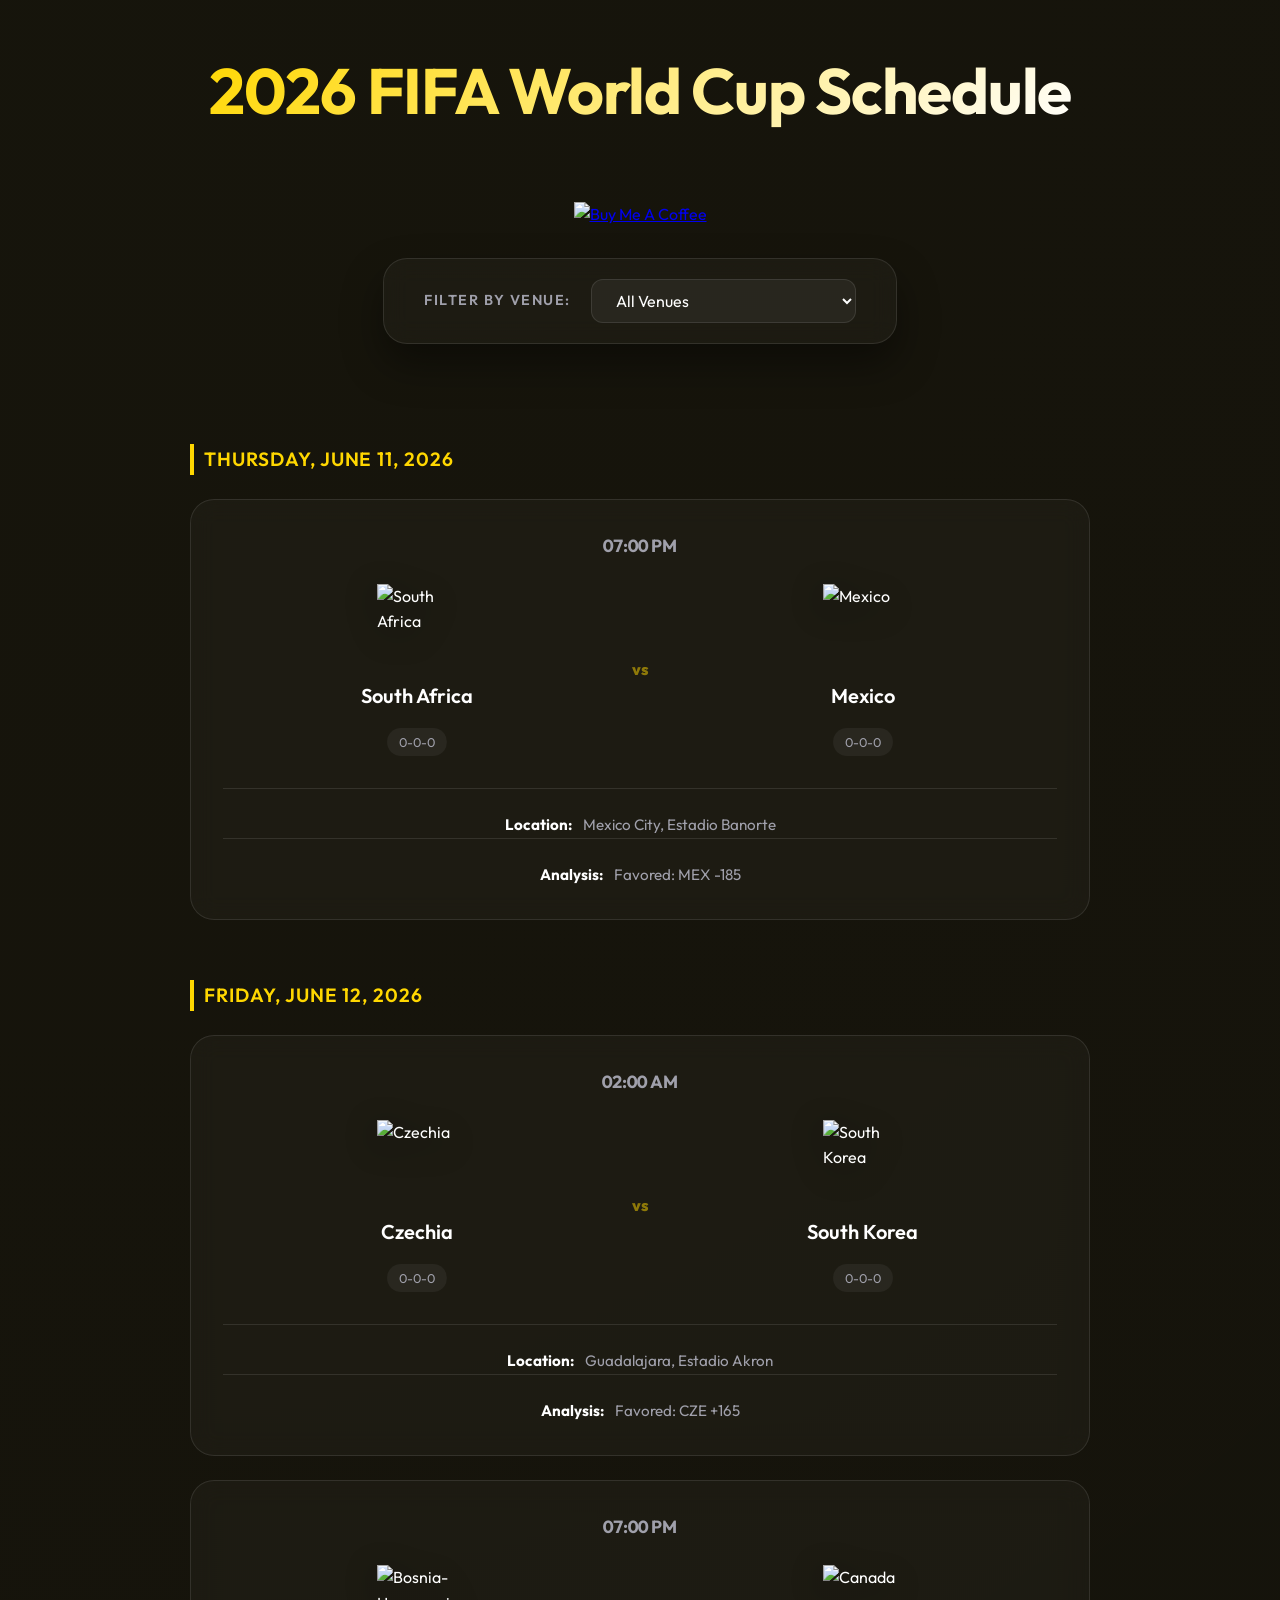
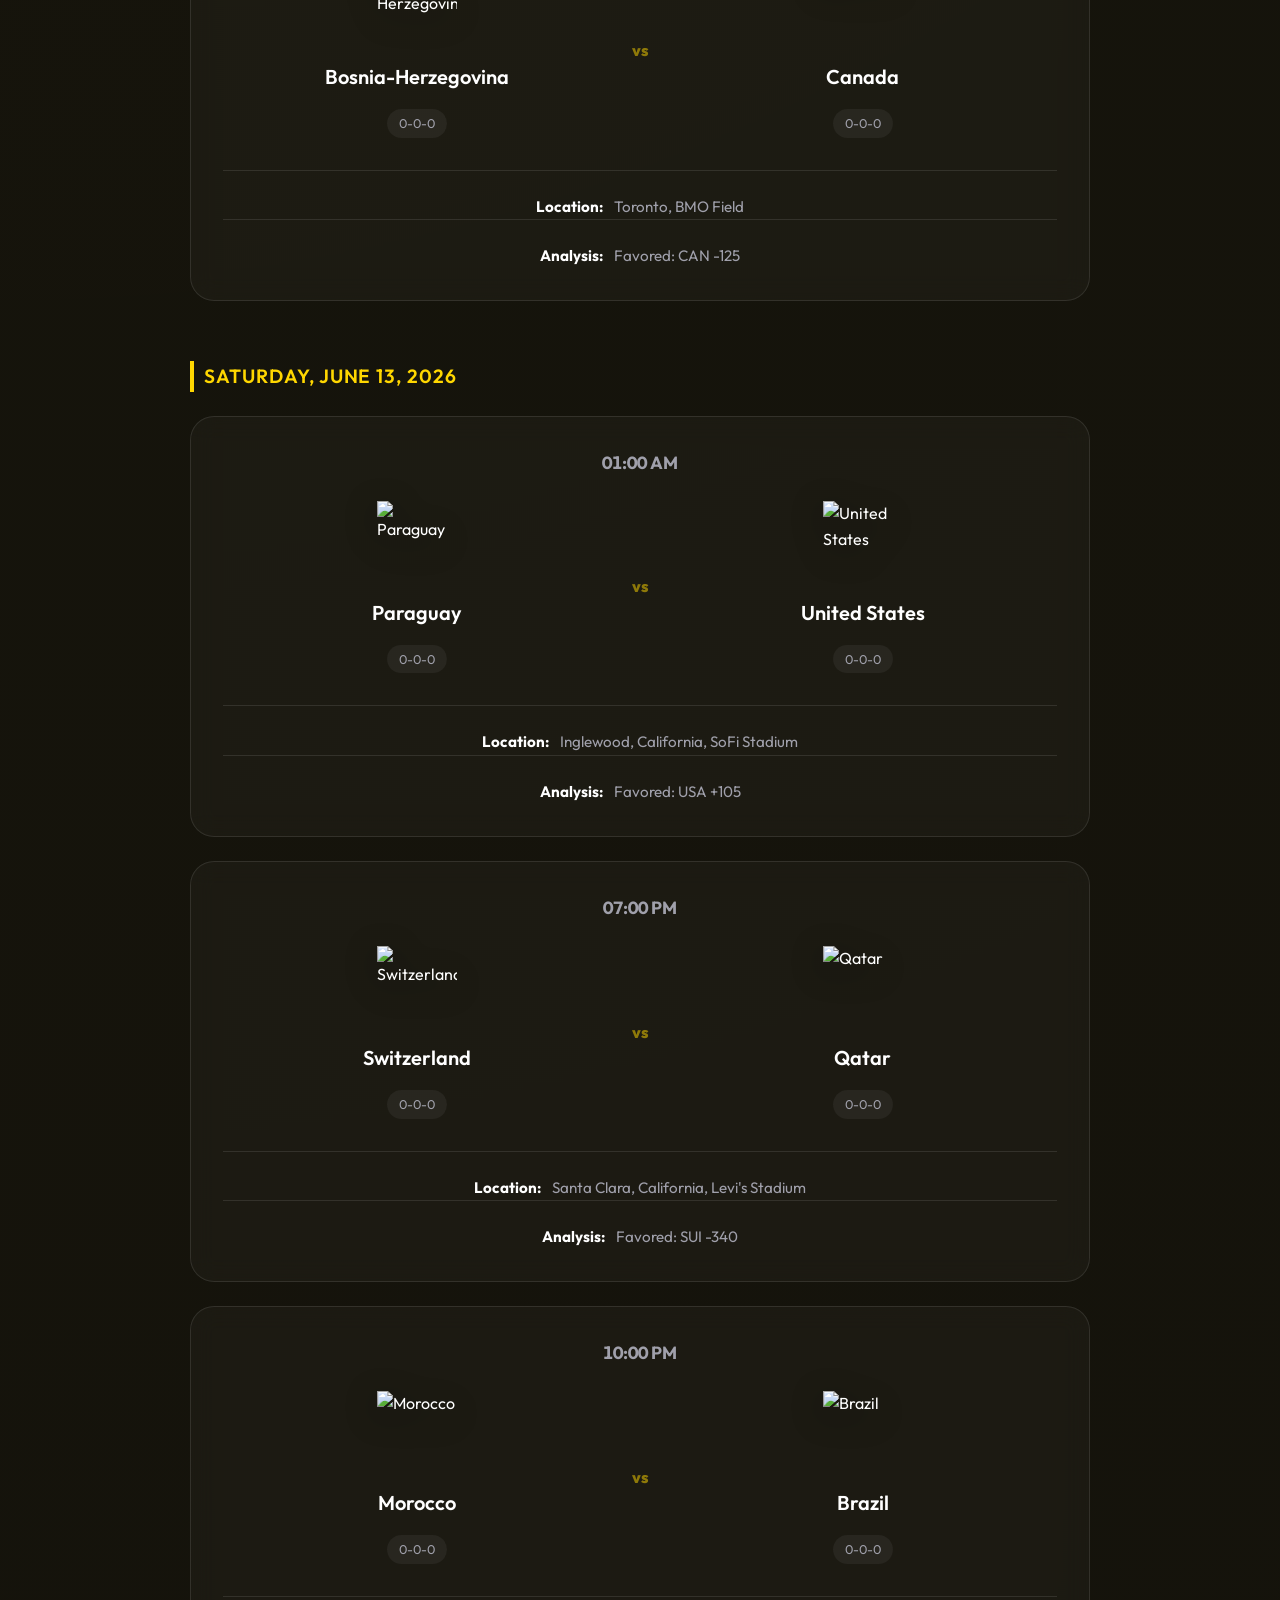
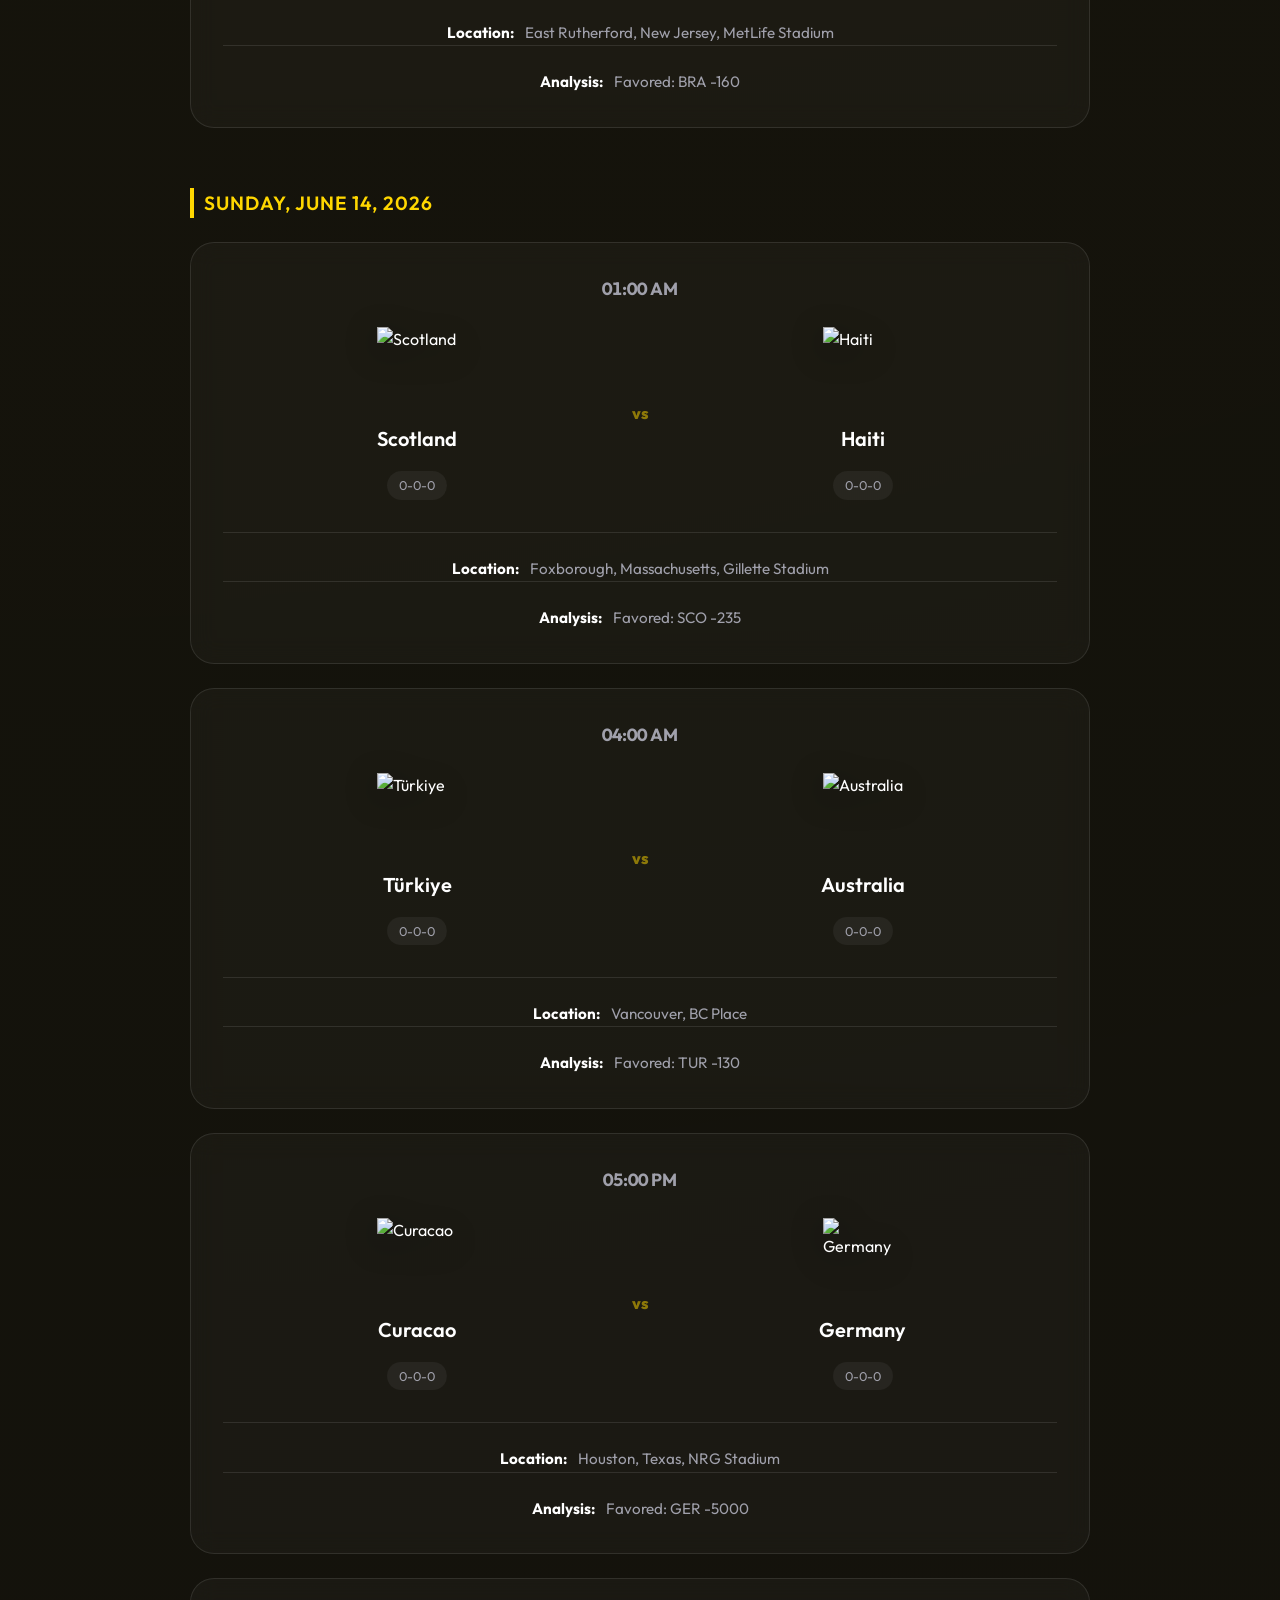
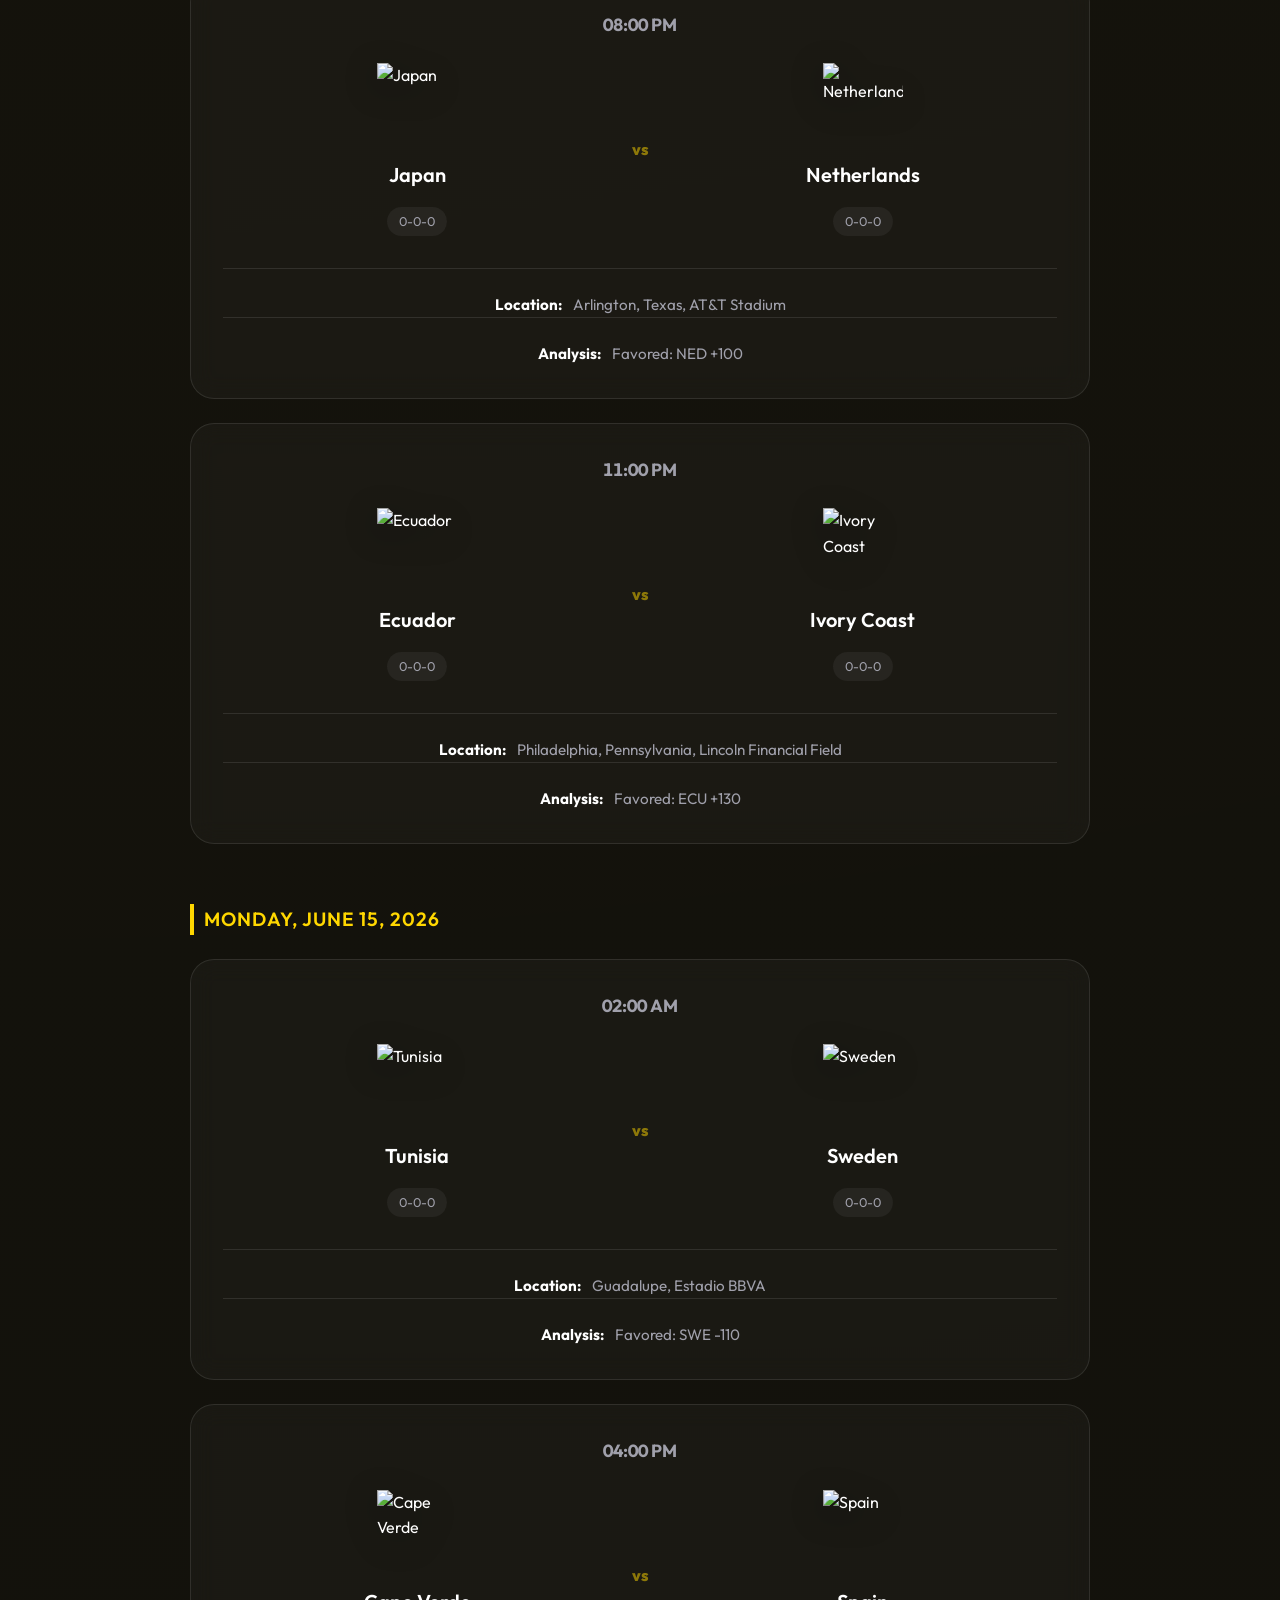
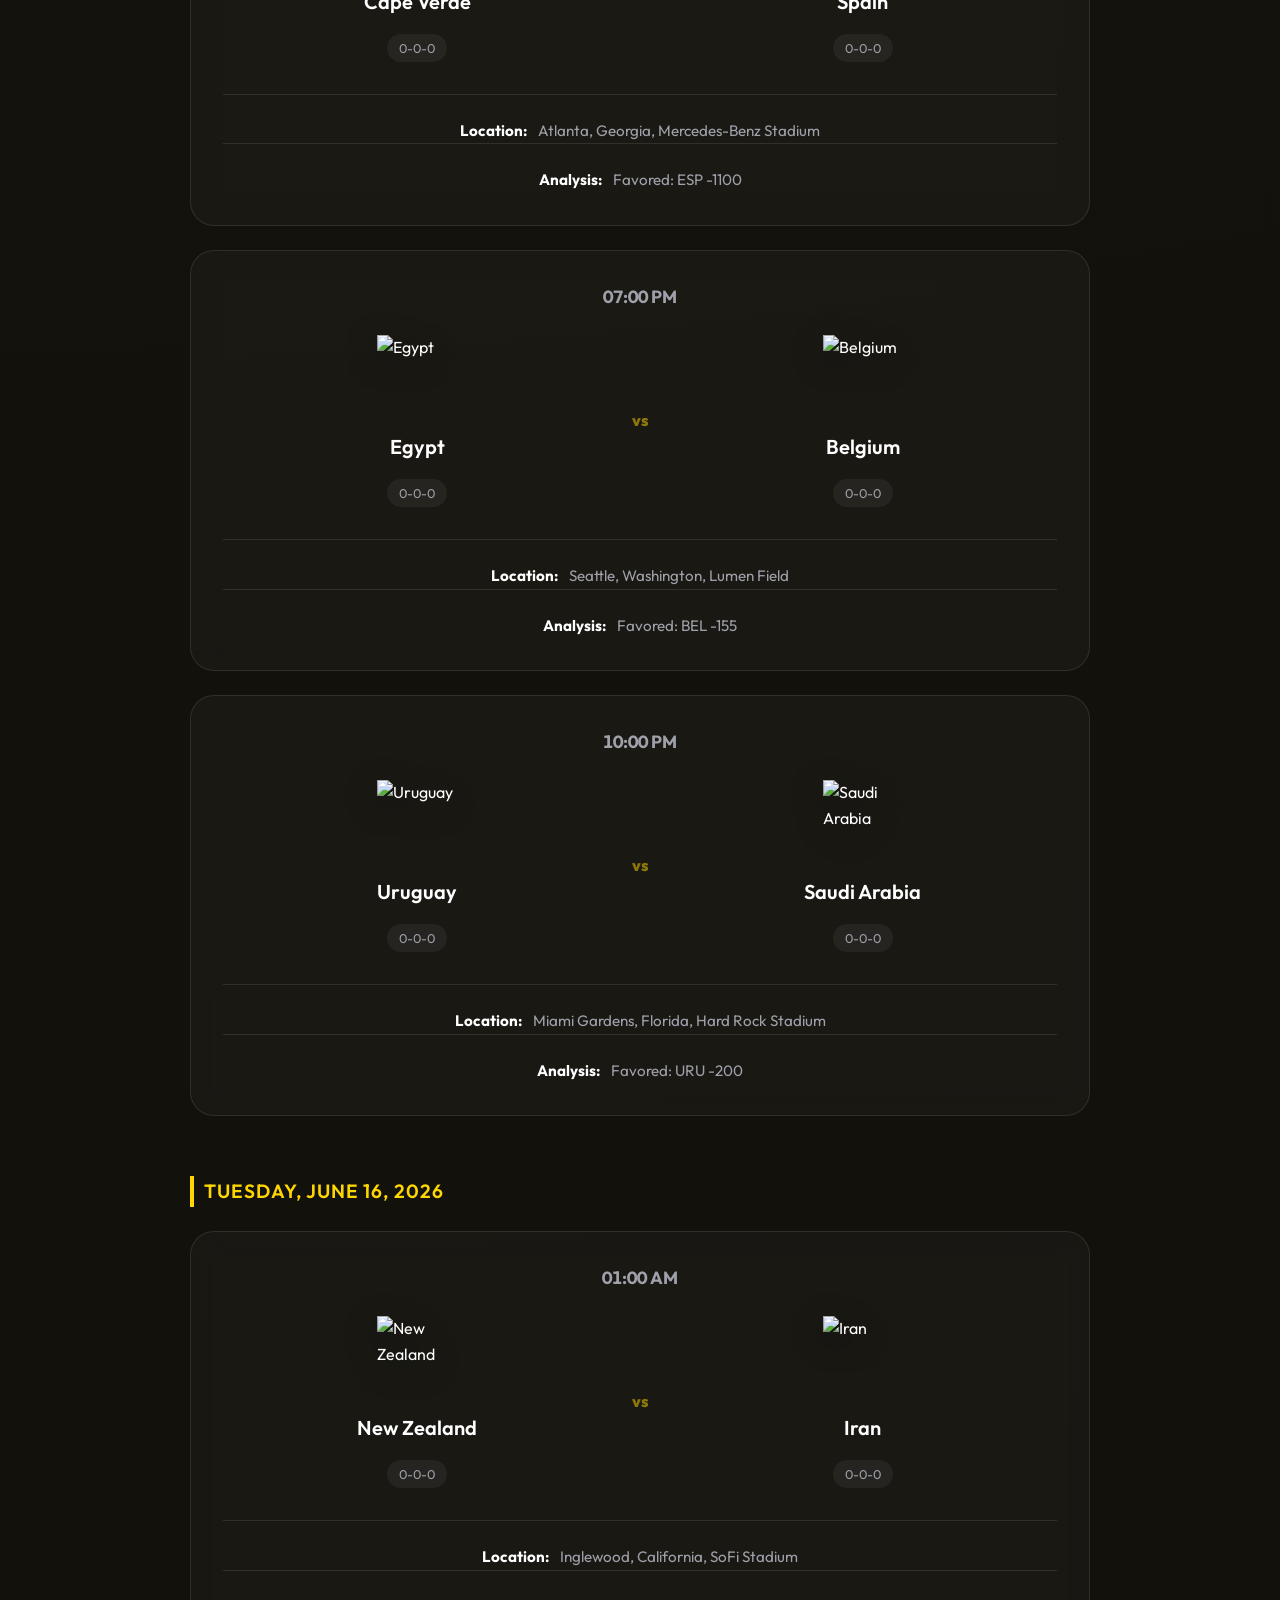
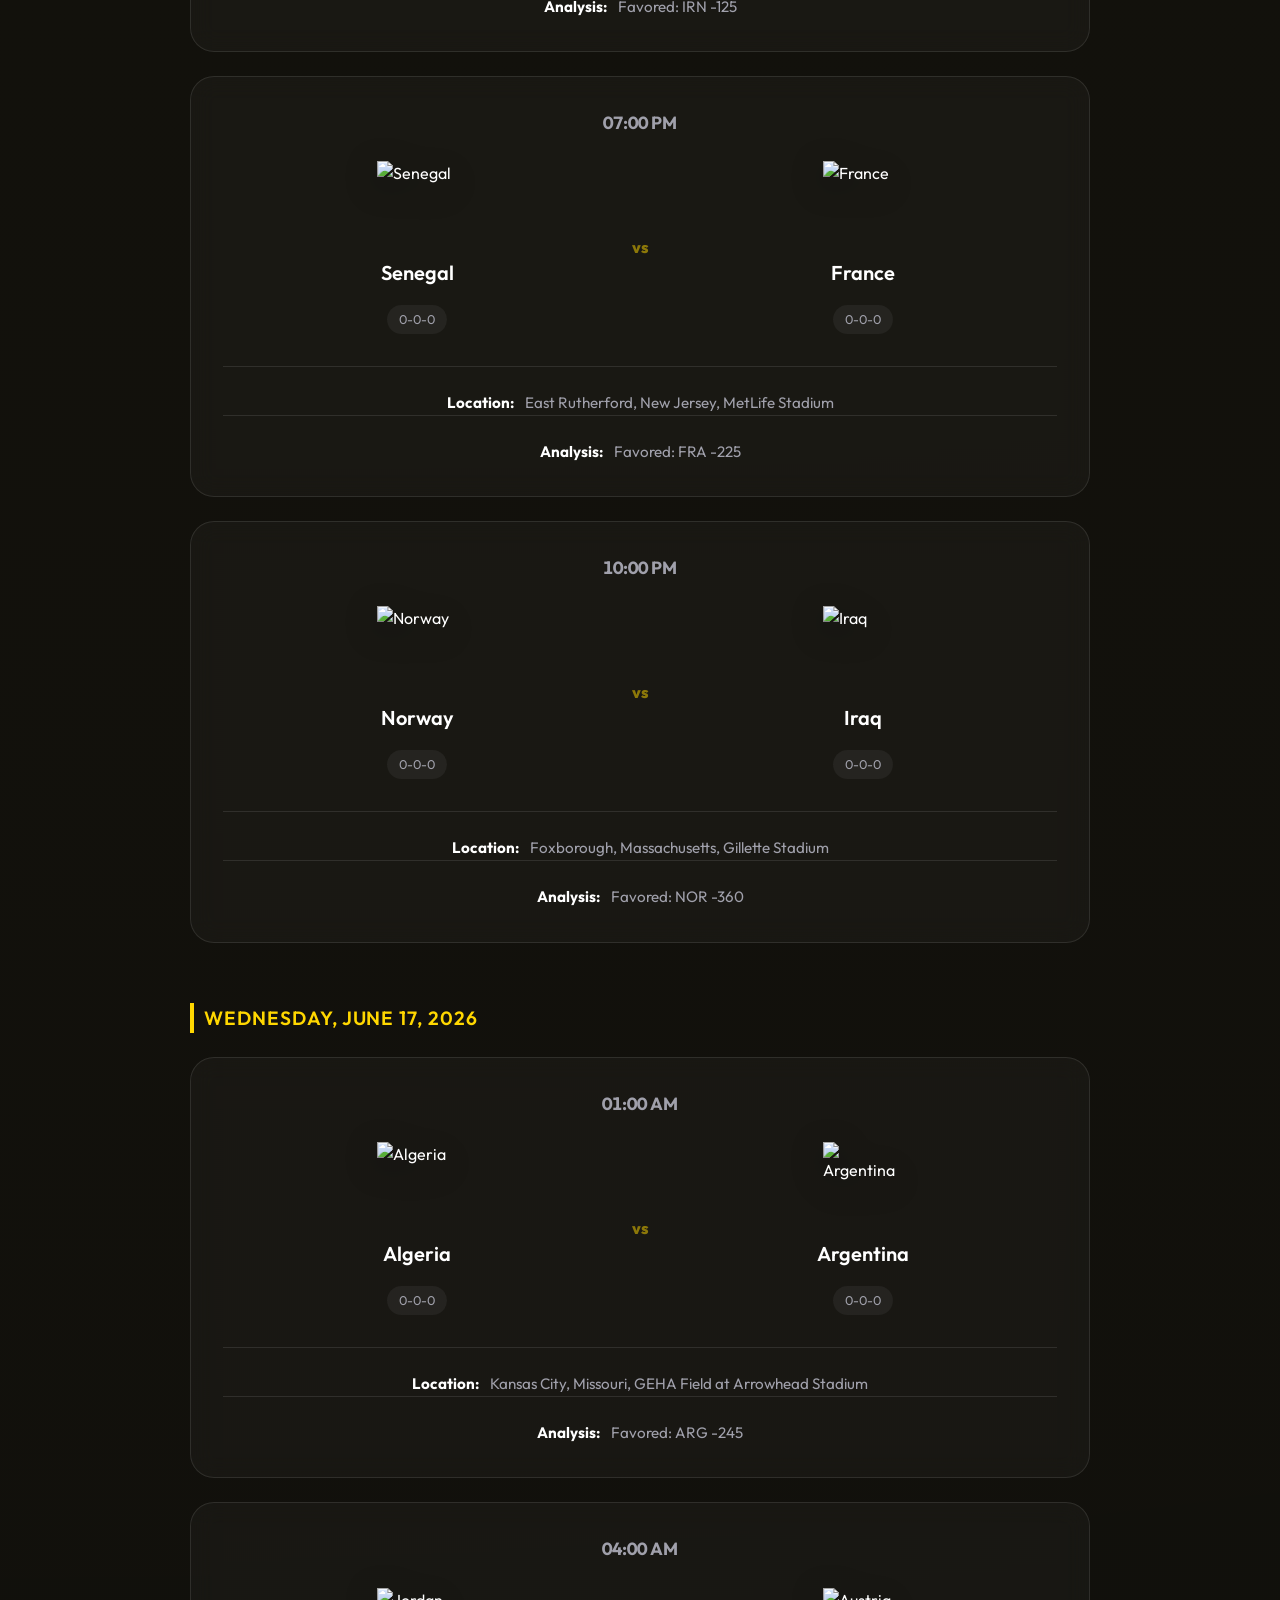
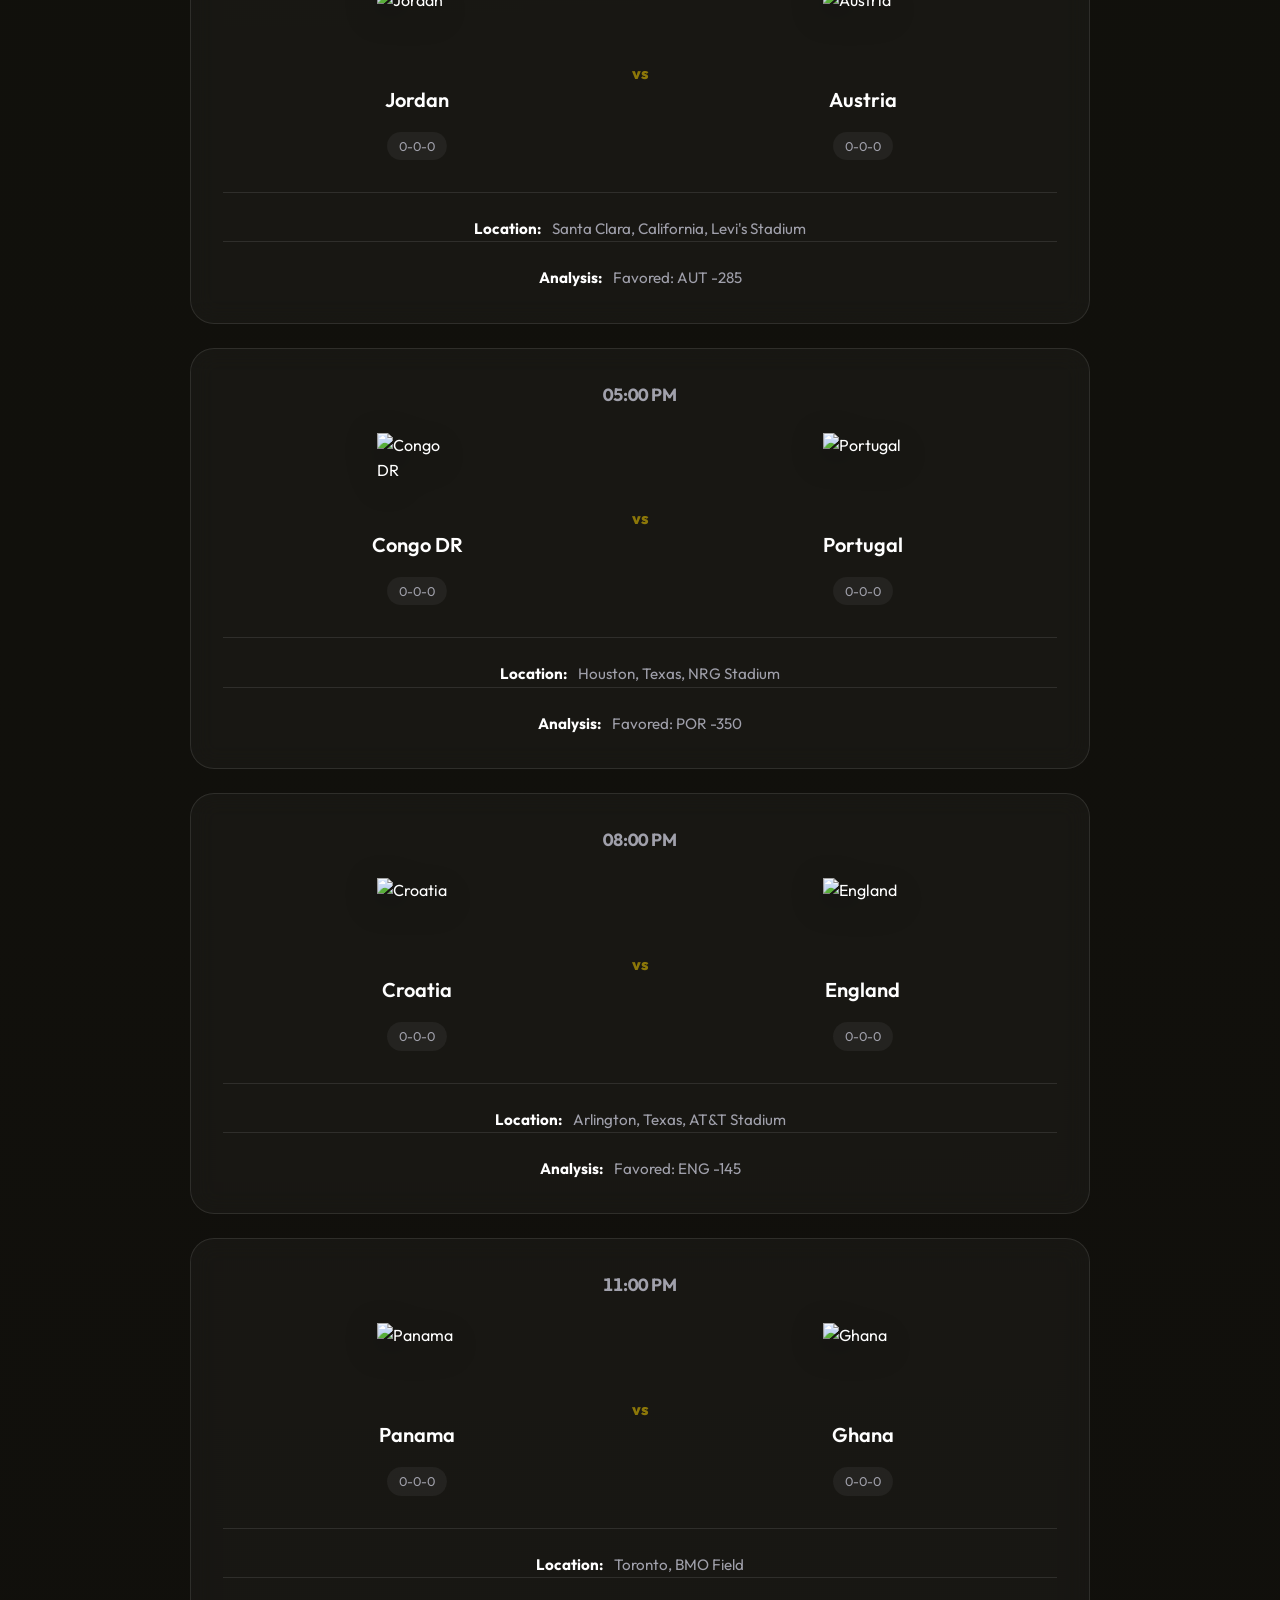
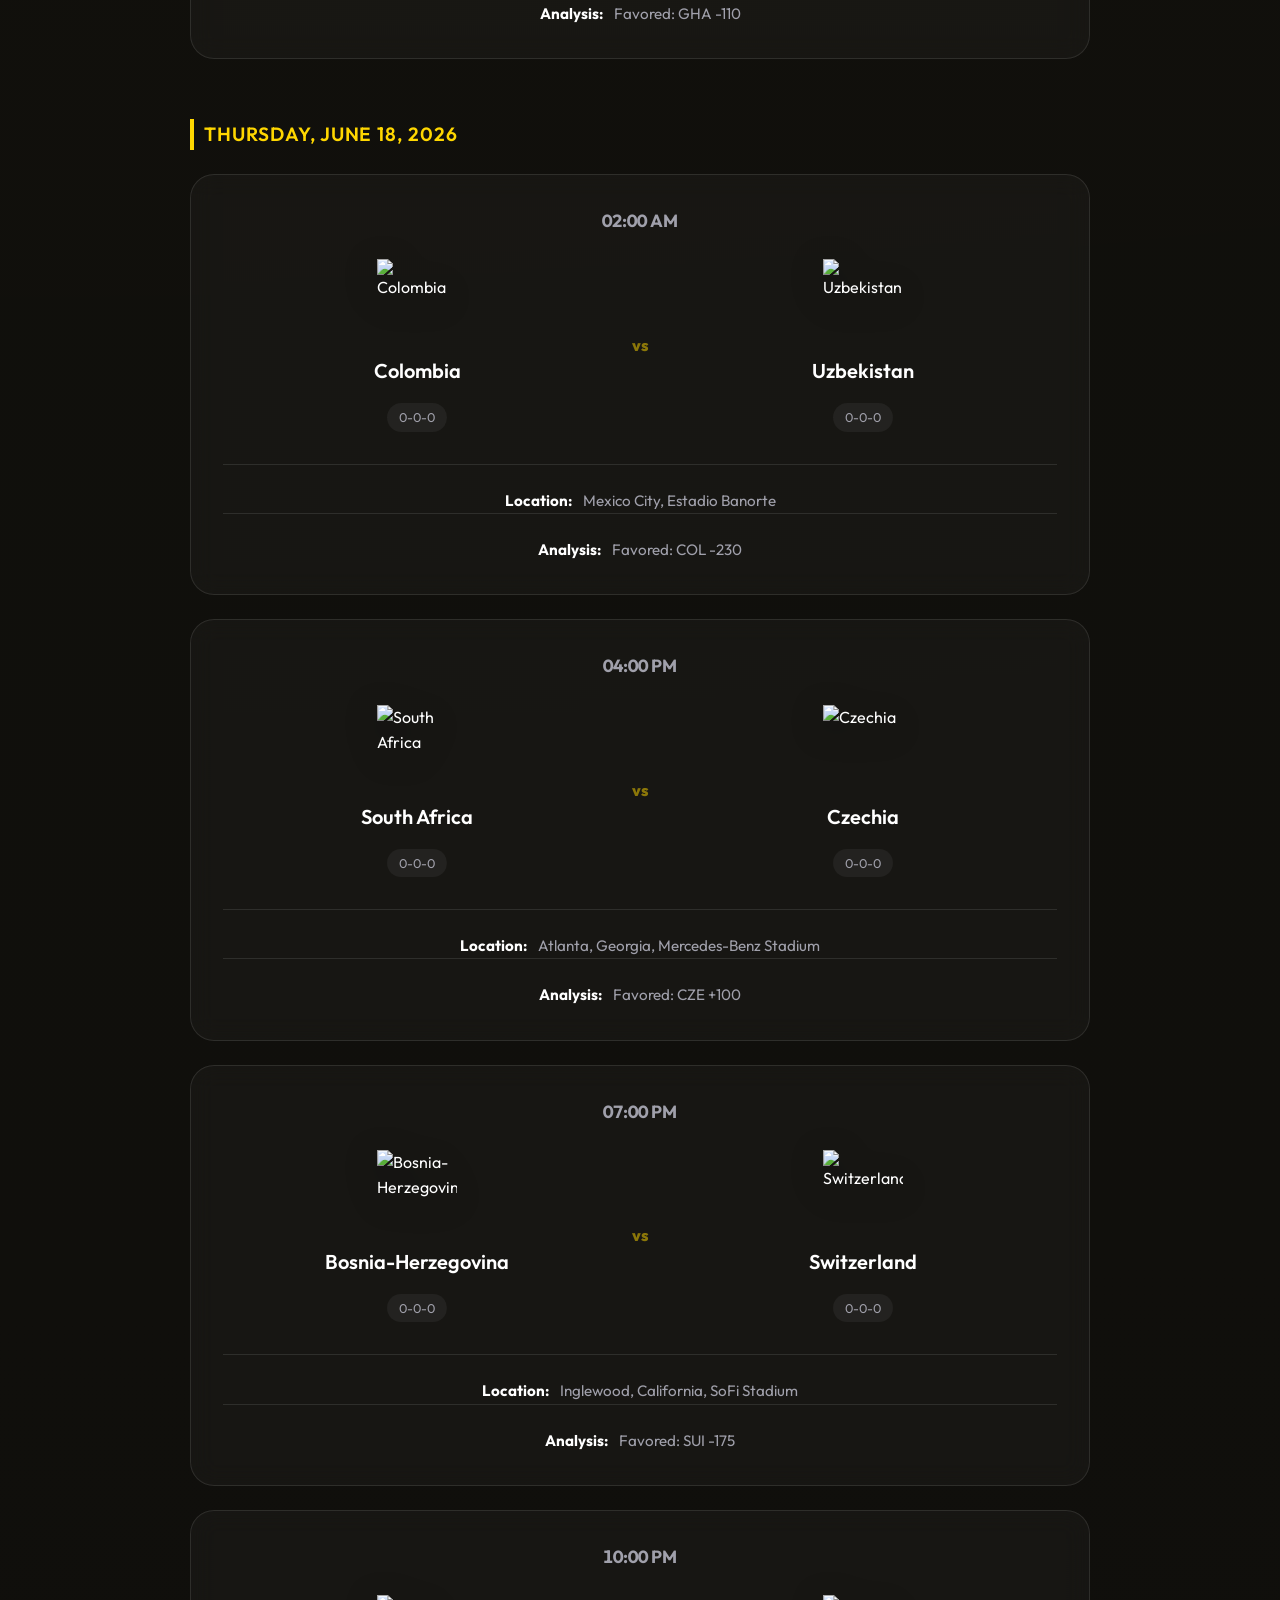
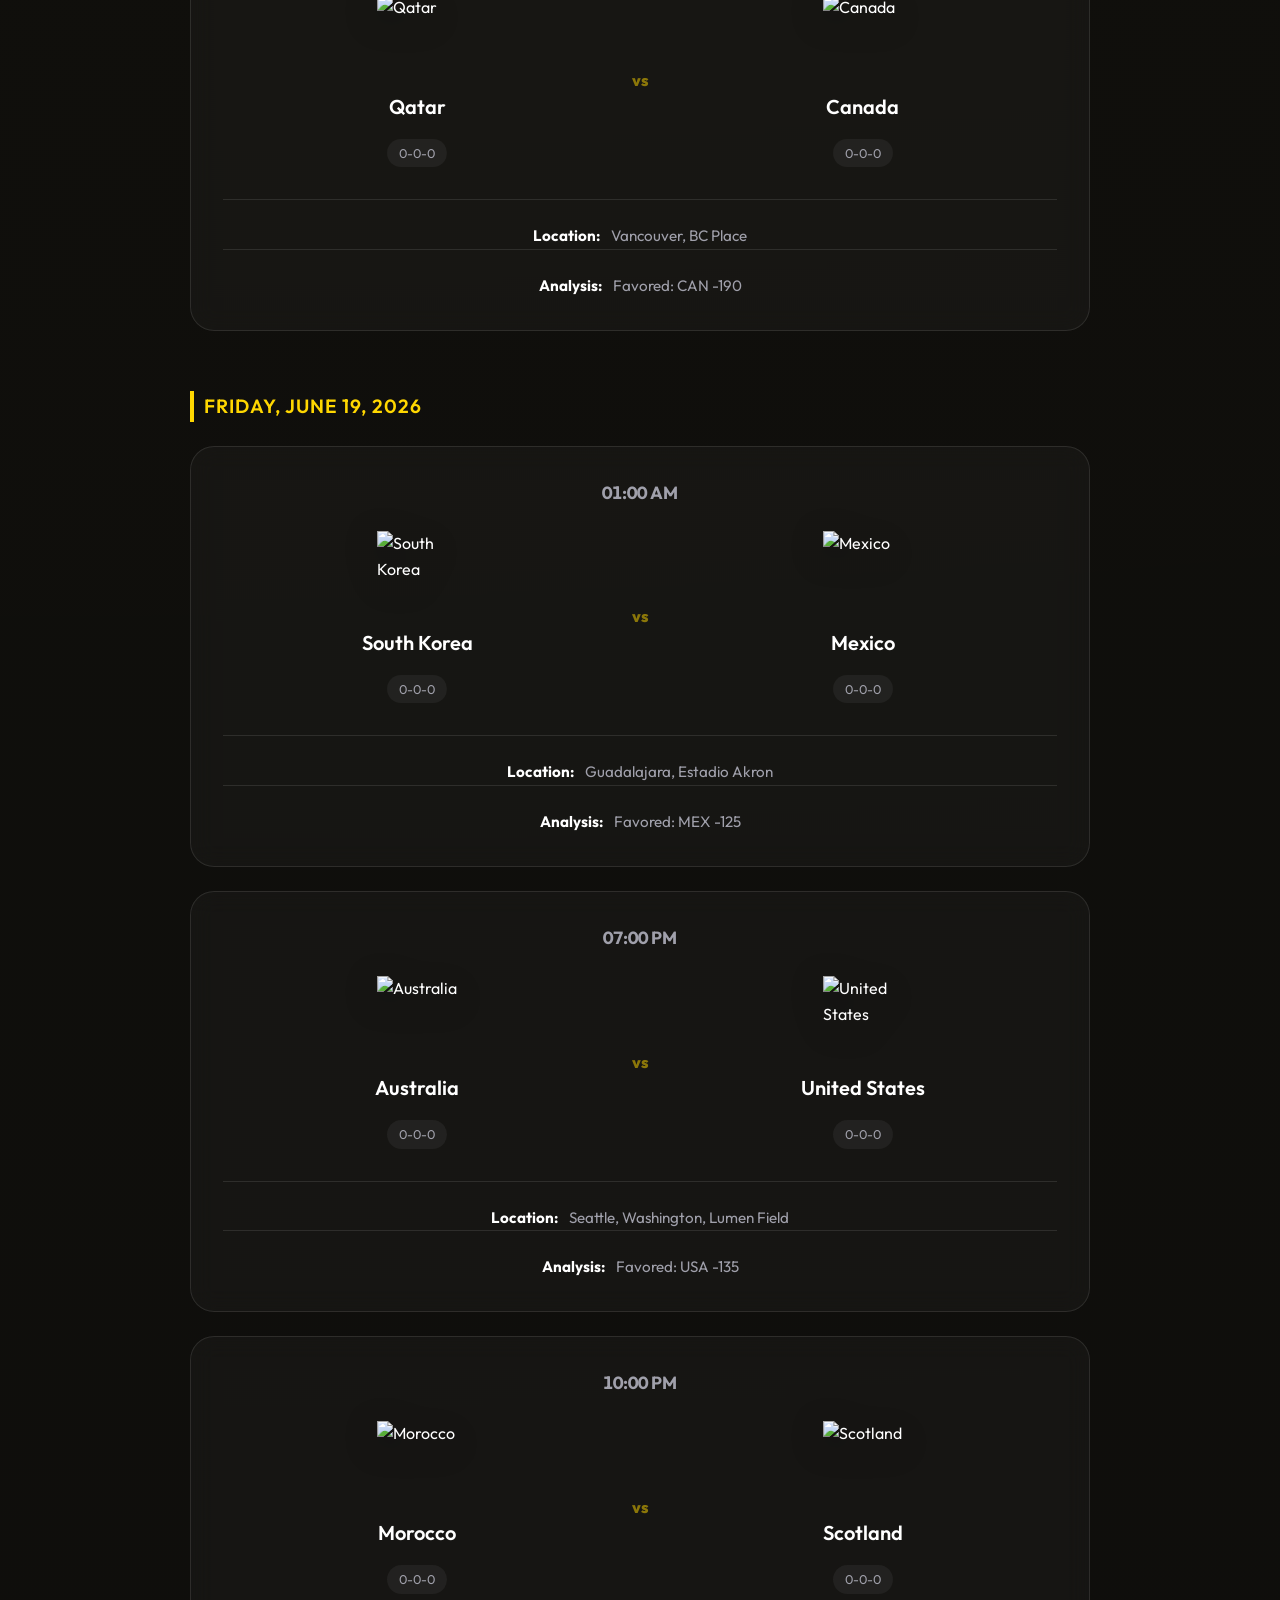
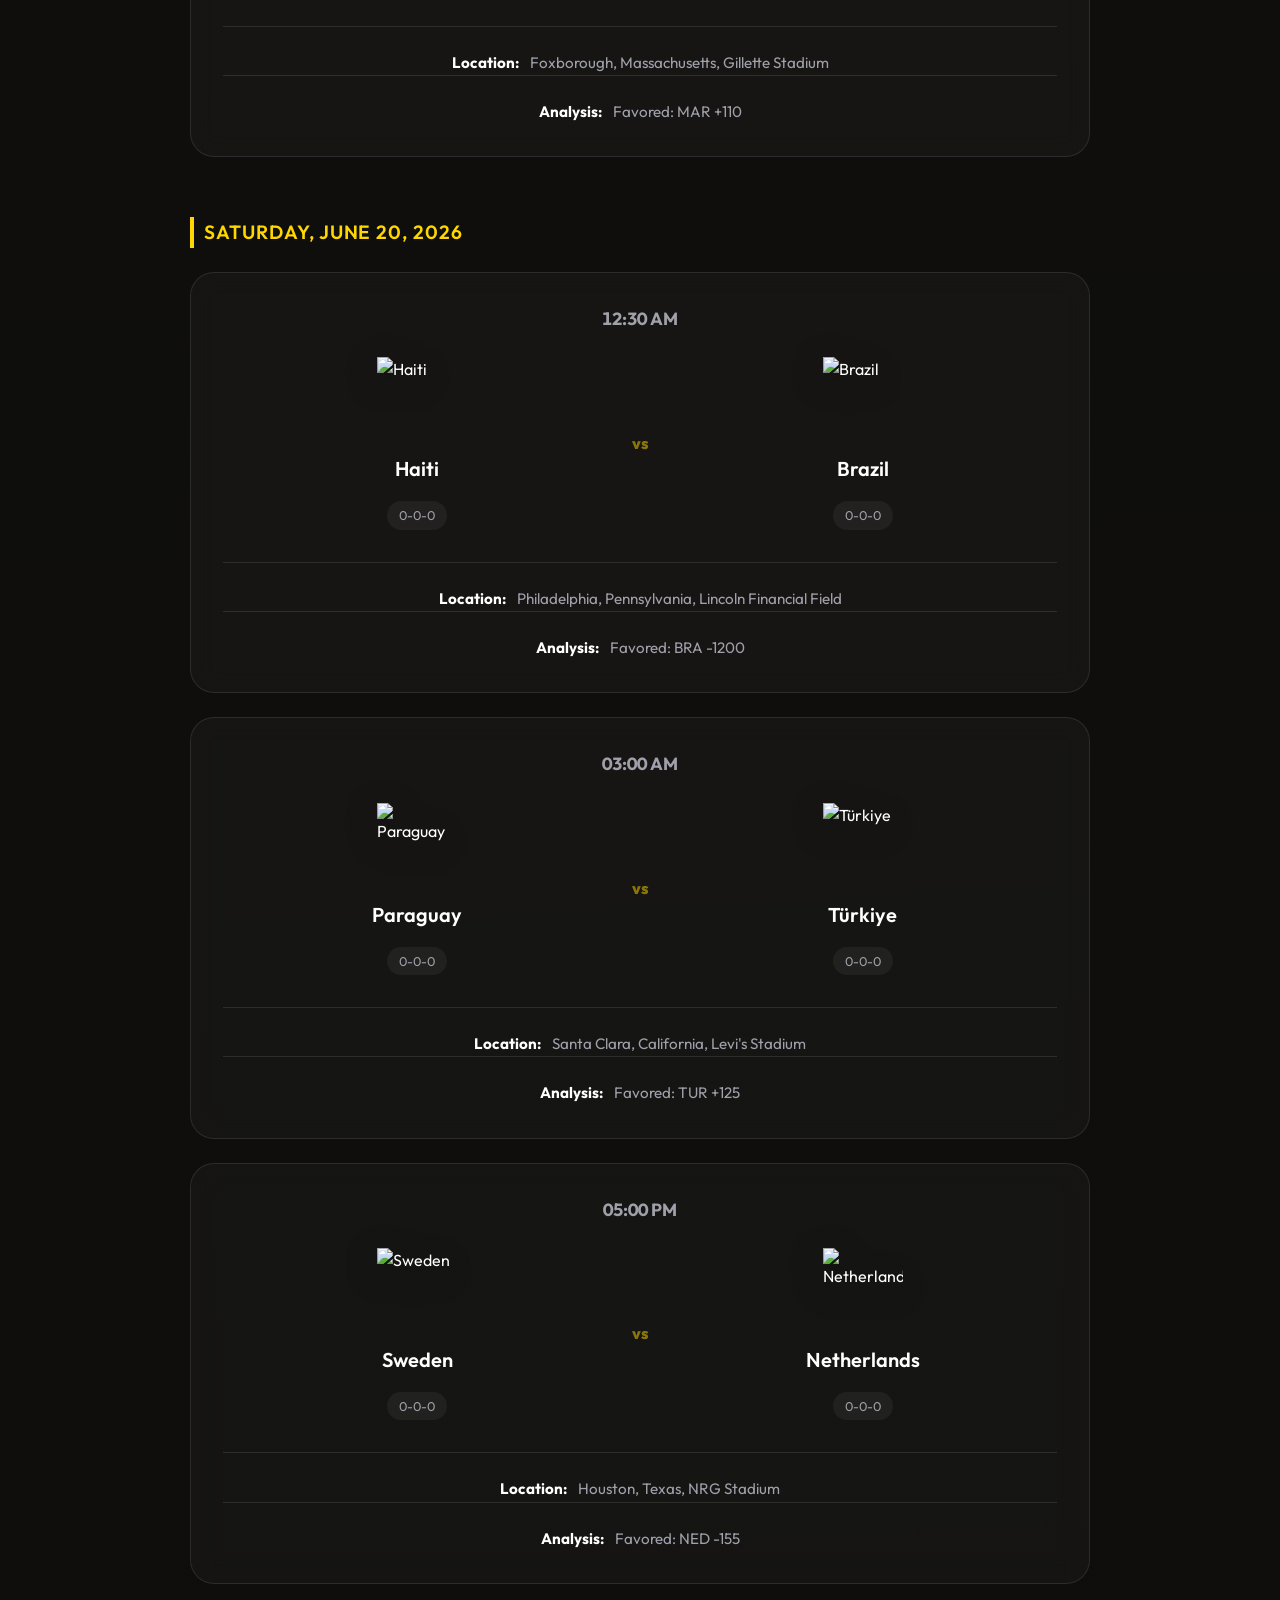
==== commit 51808916: "Move Buy Me a Coffee button above the venue filter for increased visibility" ====
--- a/index.html
+++ b/index.html
@@ -3,7 +3,33 @@
 <head>
     <meta charset="UTF-8">
     <meta name="viewport" content="width=device-width, initial-scale=1.0">
-    <title>Today's World Cup Matches</title>
+    <title>2026 FIFA World Cup Schedule & Match Odds</title>
+    <meta name="description" content="View upcoming 2026 FIFA World Cup matches, venues, team records, and match analysis/odds instantly. Beautiful, responsive offline-first dashboard.">
+    <meta name="keywords" content="2026 World Cup, FIFA World Cup, World Cup Schedule, World Cup Odds, Soccer Matches">
+    
+    <!-- Open Graph / Facebook -->
+    <meta property="og:type" content="website">
+    <meta property="og:url" content="https://wealand.github.io/world-cup-games/">
+    <meta property="og:title" content="2026 FIFA World Cup Schedule & Match Odds">
+    <meta property="og:description" content="View upcoming 2026 FIFA World Cup matches, venues, team records, and match analysis/odds instantly. Beautiful, responsive offline-first dashboard.">
+
+    <!-- Twitter -->
+    <meta property="twitter:card" content="summary_large_image">
+    <meta property="twitter:url" content="https://wealand.github.io/world-cup-games/">
+    <meta property="twitter:title" content="2026 FIFA World Cup Schedule & Match Odds">
+    <meta property="twitter:description" content="View upcoming 2026 FIFA World Cup matches, venues, team records, and match analysis/odds instantly. Beautiful, responsive offline-first dashboard.">
+
+    <!-- Google Analytics (GA4) - Replace G-XXXXXXXXXX with your ID -->
+    <!-- 
+    <script async src="https://www.googletagmanager.com/gtag/js?id=G-XXXXXXXXXX"></script>
+    <script>
+      window.dataLayer = window.dataLayer || [];
+      function gtag(){dataLayer.push(arguments);}
+      gtag('js', new Date());
+      gtag('config', 'G-XXXXXXXXXX');
+    </script>
+    -->
+
     <link rel="stylesheet" href="style.css">
     <link href="https://fonts.googleapis.com/css2?family=Outfit:wght@300;400;600;700&display=swap" rel="stylesheet">
 </head>
@@ -11,6 +37,9 @@
     <header>
         <h1>2026 FIFA World Cup Schedule</h1>
     </header>
+    <a href="https://buymeacoffee.com/icecapades" target="_blank" rel="noopener noreferrer" class="coffee-button" style="margin-bottom: 30px;">
+        <img src="https://cdn.buymeacoffee.com/buttons/v2/default-yellow.png" alt="Buy Me A Coffee" style="height: 60px !important;width: 217px !important;" >
+    </a>
     <div class="filters">
         <label for="venue-filter">Filter by Venue:</label>
         <select id="venue-filter">
@@ -23,9 +52,6 @@
     </main>
     <footer>
         <p>Made by wealand</p>
-        <a href="https://buymeacoffee.com/icecapades" target="_blank" rel="noopener noreferrer" class="coffee-button">
-            <img src="https://cdn.buymeacoffee.com/buttons/v2/default-yellow.png" alt="Buy Me A Coffee" style="height: 60px !important;width: 217px !important;" >
-        </a>
     </footer>
     <script src="data.js"></script>
     <script src="script.js"></script>
